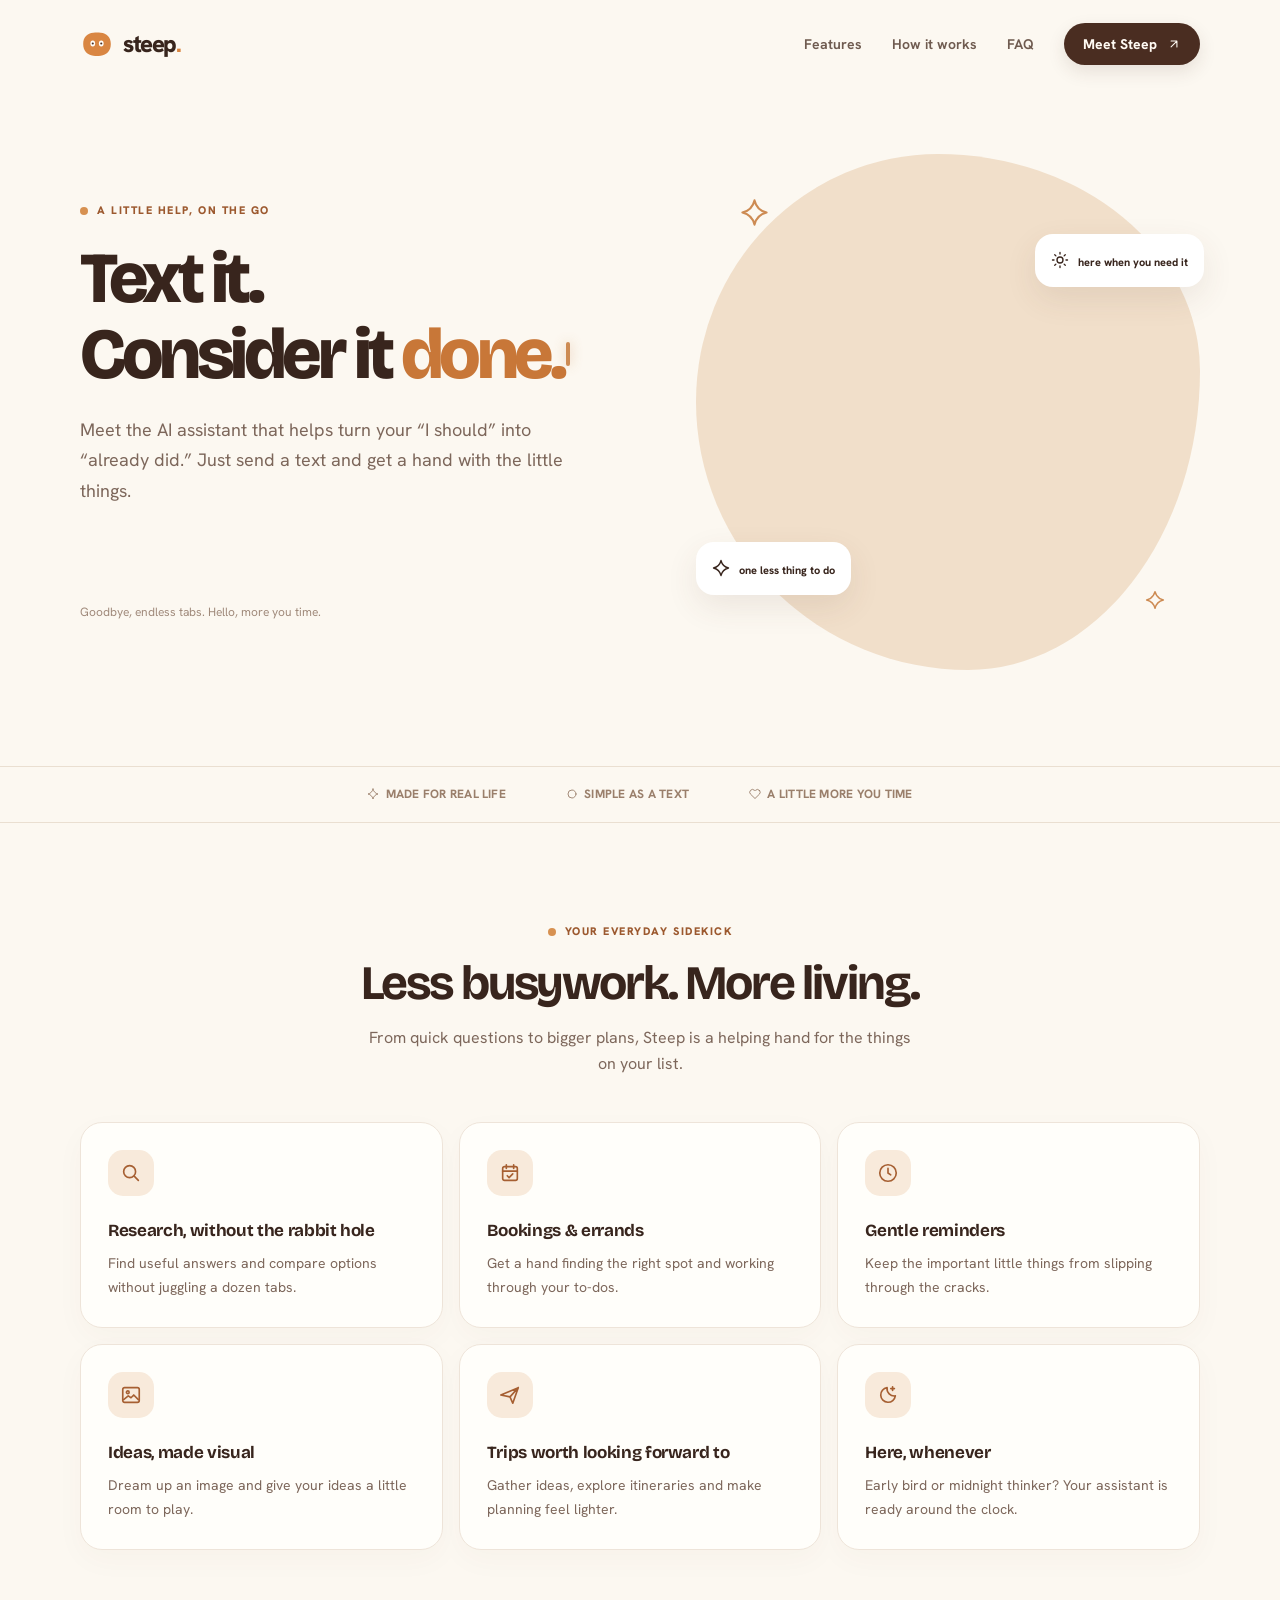
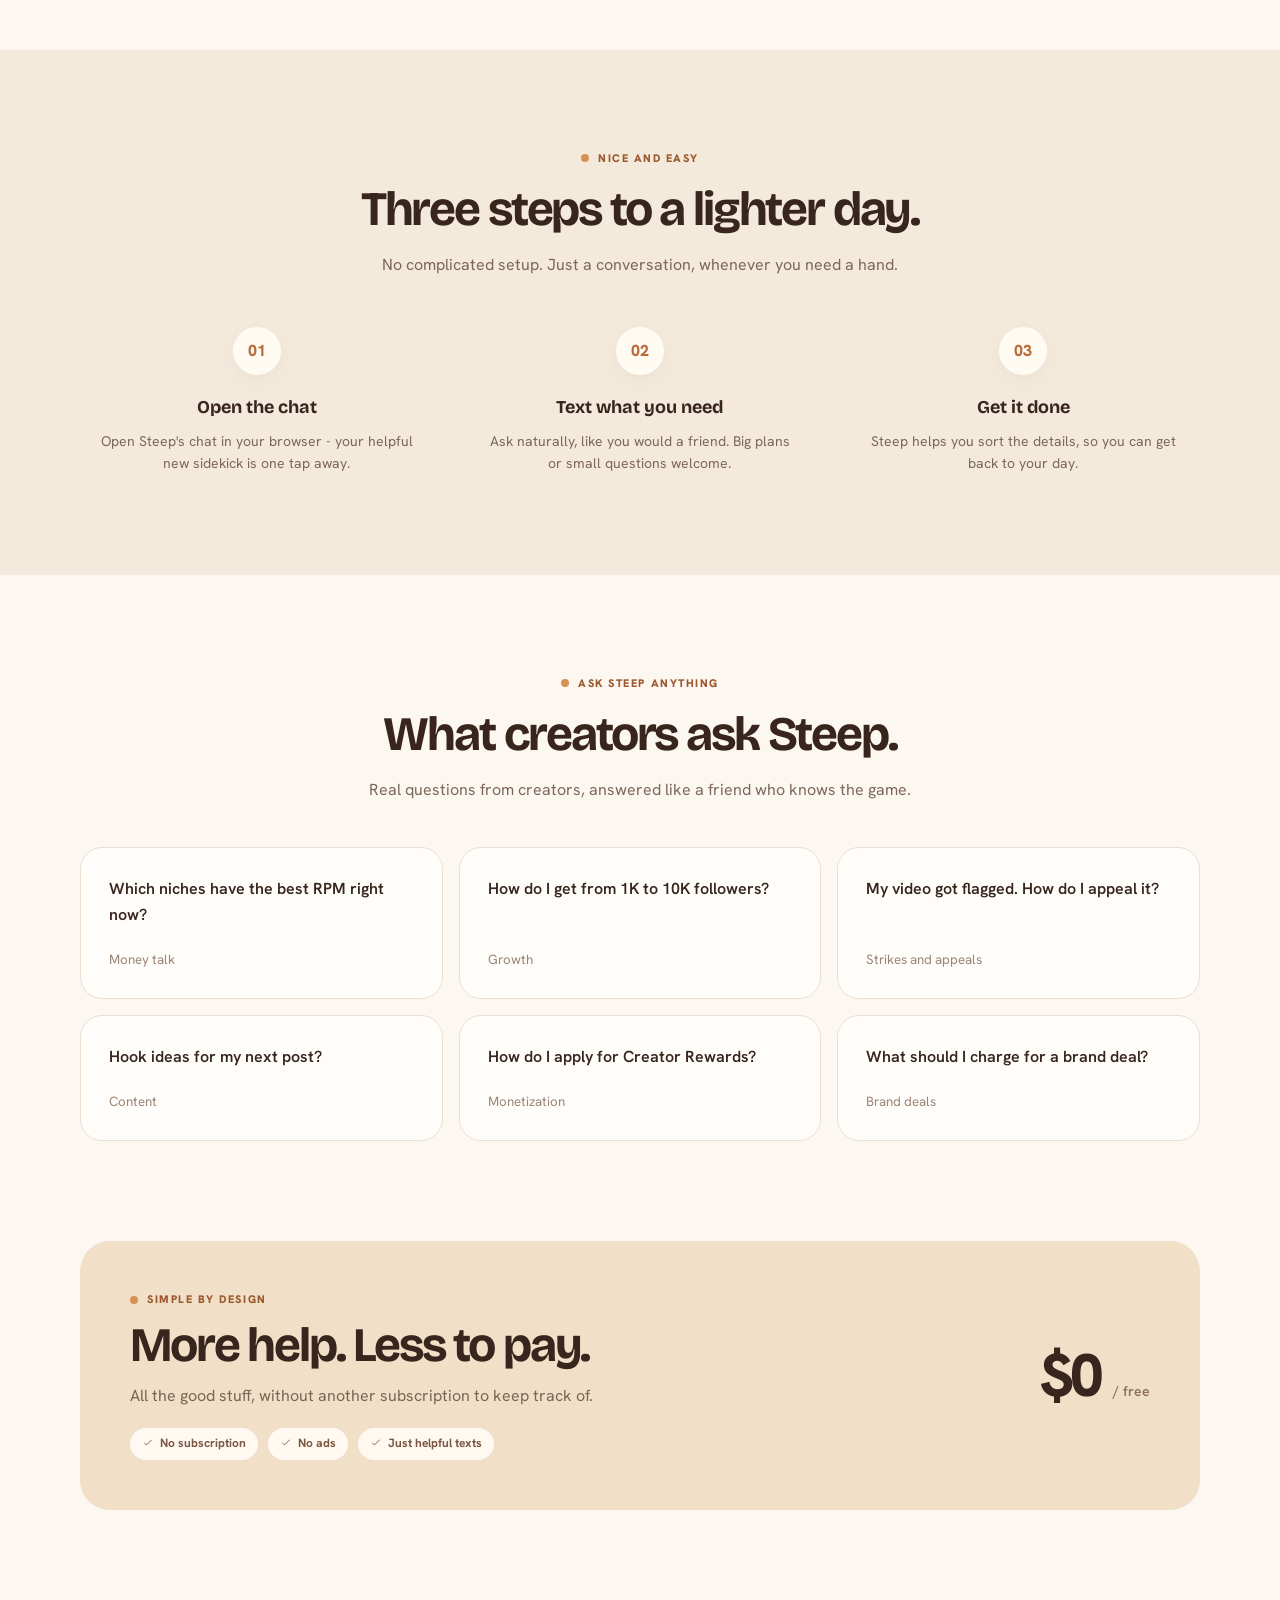
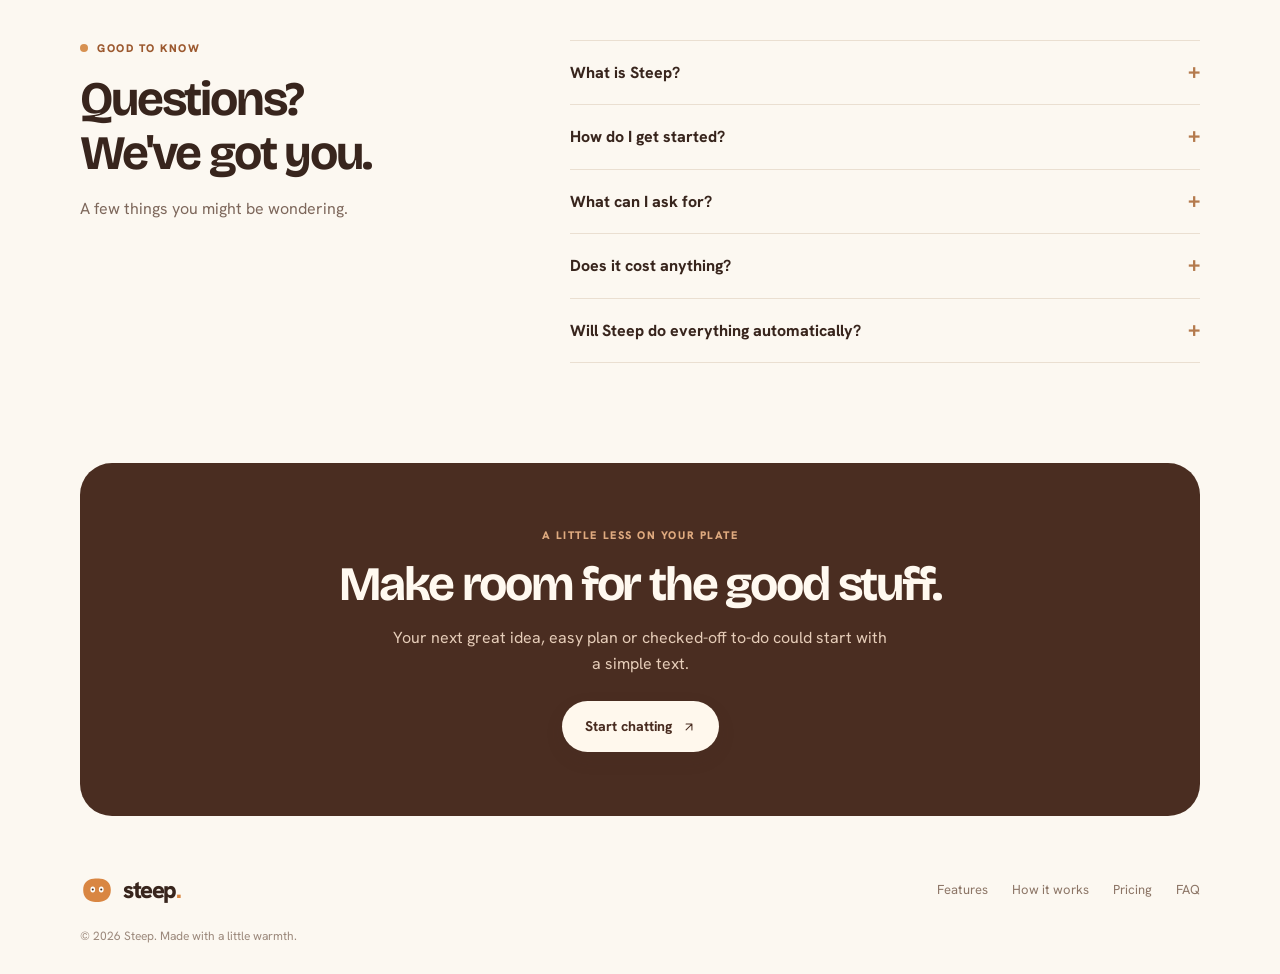
==== index.html @ 0e385f53 "Add Steep bot logo to landing" ====
<!doctype html>
<html lang="en">
<head>
<meta charset="utf-8">
<meta name="viewport" content="width=device-width, initial-scale=1">
<title>Steep — a little help, right in your texts</title>
<link rel="stylesheet" href="https://fonts.googleapis.com/css2?family=Bricolage+Grotesque:opsz,wght@12..96,600;12..96,700;12..96,800&family=Hanken+Grotesk:wght@400;500;600;700;800&display=swap">
<link rel="stylesheet" href="css/landing-core.css">
<link rel="stylesheet" href="css/landing-sections.css">
<link rel="stylesheet" href="css/landing-anim.css"><link rel="stylesheet" href="css/logo.css"><link rel="icon" type="image/svg+xml" href="data:image/svg+xml,%3Csvg xmlns='http://www.w3.org/2000/svg' viewBox='0 0 64 64'%3E%3Cpath fill='%23d98642' d='M6 32C6 19 14 12 25 11c5-1 9-1 14 0 11 1 19 8 19 21S50 53 39 54c-5 1-9 1-14 0C14 53 6 45 6 32Z'/%3E%3Cellipse cx='24' cy='31' rx='4.5' ry='5.5' fill='%23fffefa'/%3E%3Cellipse cx='40' cy='31' rx='4.5' ry='5.5' fill='%23fffefa'/%3E%3Ccircle cx='24' cy='31' r='2' fill='%234a2d21'/%3E%3Ccircle cx='40' cy='31' r='2' fill='%234a2d21'/%3E%3C/svg%3E"><script defer src="js/landing-anim.js"></script></head>
<body>
<header class="wrap"><nav class="nav" aria-label="Main navigation"><a href="#top" class="logo"><span class="mark"><svg viewBox="0 0 64 64" aria-hidden="true"><path fill="#d98642" d="M6 32C6 19 14 12 25 11c5-1 9-1 14 0 11 1 19 8 19 21S50 53 39 54c-5 1-9 1-14 0C14 53 6 45 6 32Z"/><ellipse cx="24" cy="31" rx="4.5" ry="5.5" fill="#fffefa"/><ellipse cx="40" cy="31" rx="4.5" ry="5.5" fill="#fffefa"/><circle cx="24" cy="31" r="2" fill="#4a2d21"/><circle cx="40" cy="31" r="2" fill="#4a2d21"/></svg></span><span>steep<span class="logo-dot">.</span></span></a><div class="navlinks"><a href="#features">Features</a><a href="#how">How it works</a><a href="#faq">FAQ</a><a class="pill" href="/app/">Meet Steep <svg class="ui-icon" viewBox="0 0 24 24" aria-hidden="true"><path d="M7 17 17 7M7 7h10v10"/></svg></a></div></nav></header>
<main id="top">
<section class="hero wrap reveal"><div><div class="eyebrow"><span class="dot"></span> A LITTLE HELP, ON THE GO</div><h1>Text it.<br>Consider it <em>done.</em></h1><p class="lead">Meet the AI assistant that helps turn your “I should” into “already did.” Just send a text and get a hand with the little things.</p><div class="hero-actions"><a class="pill" href="/app/">Start chatting <span><svg class="ui-icon" viewBox="0 0 24 24" aria-hidden="true"><path d="M7 17 17 7M7 7h10v10"/></svg></span></a><a class="textlink" href="#features">Explore features <svg class="ui-icon" viewBox="0 0 24 24" aria-hidden="true"><path d="M12 4v16m-6-6 6 6 6-6"/></svg></a></div><p class="micro">Goodbye, endless tabs. Hello, more you time.</p></div><div class="visual" aria-label="Illustration of a text conversation"><svg class="ui-icon visual-sparkle one" viewBox="0 0 24 24" aria-hidden="true"><path d="M12 2c1.3 5.4 4.6 8.7 10 10-5.4 1.3-8.7 4.6-10 10-1.3-5.4-4.6-8.7-10-10 5.4-1.3 8.7-4.6 10-10Z"/></svg><svg class="ui-icon visual-sparkle two" viewBox="0 0 24 24" aria-hidden="true"><path d="M12 2c1.3 5.4 4.6 8.7 10 10-5.4 1.3-8.7 4.6-10 10-1.3-5.4-4.6-8.7-10-10 5.4-1.3 8.7-4.6 10-10Z"/></svg><div class="float one"><span><svg class="ui-icon" viewBox="0 0 24 24" aria-hidden="true"><path d="M12 2c1.3 5.4 4.6 8.7 10 10-5.4 1.3-8.7 4.6-10 10-1.3-5.4-4.6-8.7-10-10 5.4-1.3 8.7-4.6 10-10Z"/></svg></span> one less thing to do</div><div class="float two"><span><svg class="ui-icon" viewBox="0 0 24 24" aria-hidden="true"><circle cx="12" cy="12" r="4"/><path d="M12 2v2m0 16v2M2 12h2m16 0h2M5 5l1.5 1.5m11 11L19 19M19 5l-1.5 1.5m-11 11L5 19"/></svg></span> here when you need it</div><div class="phone"><div class="phone-top"><div class="notch"></div>9:41</div><div class="contact"><div class="avatar">s</div><div><strong>Steep</strong><small>Your AI assistant</small></div></div><div class="messages"><div class="day">TODAY  12:24 PM</div><div class="bubble user">Find me a cozy dinner spot for Friday? Somewhere with great pasta <svg class="ui-icon" viewBox="0 0 24 24" aria-hidden="true"><path d="M4 3v6a4 4 0 0 0 8 0V3M8 3v18M18 3c-2 2-3 5-3 9h4m0-9v18"/></svg></div><div class="bubble ai">On it! I found a cozy Italian spot with handmade pasta and a lovely little patio.</div><div class="bubble ai">Want me to help you check a table for two?</div><div class="bubble user">You're the best <svg class="ui-icon" viewBox="0 0 24 24" aria-hidden="true"><path d="M10 3c1 4.5 3.5 7 8 8-4.5 1-7 3.5-8 8-1-4.5-3.5-7-8-8 4.5-1 7-3.5 8-8ZM19 2v5m-2.5-2.5h5M19 16v4m-2-2h4"/></svg></div></div><div class="input">Text message　 　 　　<svg class="ui-icon" viewBox="0 0 24 24" aria-hidden="true"><path d="M12 20V4M6 10l6-6 6 6"/></svg></div></div></div></section>
<div class="strip"><div class="wrap strip-inner"><span><svg class="ui-icon" viewBox="0 0 24 24" aria-hidden="true"><path d="M12 2c1.3 5.4 4.6 8.7 10 10-5.4 1.3-8.7 4.6-10 10-1.3-5.4-4.6-8.7-10-10 5.4-1.3 8.7-4.6 10-10Z"/></svg>  MADE FOR REAL LIFE</span><span><svg class="ui-icon" viewBox="0 0 24 24" aria-hidden="true"><circle cx="12" cy="12" r="8"/></svg>  SIMPLE AS A TEXT</span><span><svg class="ui-icon" viewBox="0 0 24 24" aria-hidden="true"><path d="M20.8 4.6a5.5 5.5 0 0 0-7.8 0L12 5.7l-1.1-1.1a5.5 5.5 0 0 0-7.8 7.8L12 21l8.8-8.6a5.5 5.5 0 0 0 0-7.8Z"/></svg>  A LITTLE MORE YOU TIME</span></div></div>
<section class="section wrap" id="features"><div class="center"><div class="eyebrow"><span class="dot"></span> YOUR EVERYDAY SIDEKICK</div><h2>Less busywork. More living.</h2><p class="section-intro">From quick questions to bigger plans, Steep is a helping hand for the things on your list.</p></div><div class="cards"><article class="card"><div class="icon"><svg viewBox="0 0 24 24"><circle cx="10.5" cy="10.5" r="6.5"/><path d="m16 16 4 4"/></svg></div><h3>Research, without the rabbit hole</h3><p>Find useful answers and compare options without juggling a dozen tabs.</p></article><article class="card"><div class="icon"><svg viewBox="0 0 24 24"><rect x="4" y="5" width="16" height="15" rx="2"/><path d="M8 3v4m8-4v4M4 10h16m-11 5 2 2 4-4"/></svg></div><h3>Bookings &amp; errands</h3><p>Get a hand finding the right spot and working through your to-dos.</p></article><article class="card"><div class="icon"><svg viewBox="0 0 24 24"><circle cx="12" cy="12" r="9"/><path d="M12 7v5l3 2"/></svg></div><h3>Gentle reminders</h3><p>Keep the important little things from slipping through the cracks.</p></article><article class="card"><div class="icon"><svg viewBox="0 0 24 24"><rect x="3" y="4" width="18" height="16" rx="2"/><circle cx="8.5" cy="9" r="1.5"/><path d="m4 17 5-4 3 2 3-3 5 5"/></svg></div><h3>Ideas, made visual</h3><p>Dream up an image and give your ideas a little room to play.</p></article><article class="card"><div class="icon"><svg viewBox="0 0 24 24"><path d="m2 12 19-8-6 17-3-7-10-2Zm10 2 9-10"/></svg></div><h3>Trips worth looking forward to</h3><p>Gather ideas, explore itineraries and make planning feel lighter.</p></article><article class="card"><div class="icon"><svg viewBox="0 0 24 24"><path d="M20 13a8 8 0 0 1-9-9 8 8 0 1 0 9 9Z"/><path d="M17 3v4m-2-2h4"/></svg></div><h3>Here, whenever</h3><p>Early bird or midnight thinker? Your assistant is ready around the clock.</p></article></div></section>
<section class="section how" id="how"><div class="wrap"><div class="center"><div class="eyebrow"><span class="dot"></span> NICE AND EASY</div><h2>Three steps to a lighter day.</h2><p class="section-intro">No complicated setup. Just a conversation, whenever you need a hand.</p></div><div class="steps"><article class="step"><div class="step-num">01</div><h3>Open the chat</h3><p>Open Steep's chat in your browser - your helpful new sidekick is one tap away.</p></article><article class="step"><div class="step-num">02</div><h3>Text what you need</h3><p>Ask naturally, like you would a friend. Big plans or small questions welcome.</p></article><article class="step"><div class="step-num">03</div><h3>Get it done</h3><p>Steep helps you sort the details, so you can get back to your day.</p></article></div></div></section>
<section class="section wrap" id="love"><div class="center"><div class="eyebrow"><span class="dot"></span> ASK STEEP ANYTHING</div><h2>What creators ask Steep.</h2><p class="section-intro">Real questions from creators, answered like a friend who knows the game.</p></div><div class="quotes"><article class="quote"><blockquote>Which niches have the best RPM right now?</blockquote><small>Money talk</small></article><article class="quote"><blockquote>How do I get from 1K to 10K followers?</blockquote><small>Growth</small></article><article class="quote"><blockquote>My video got flagged. How do I appeal it?</blockquote><small>Strikes and appeals</small></article><article class="quote"><blockquote>Hook ideas for my next post?</blockquote><small>Content</small></article><article class="quote"><blockquote>How do I apply for Creator Rewards?</blockquote><small>Monetization</small></article><article class="quote"><blockquote>What should I charge for a brand deal?</blockquote><small>Brand deals</small></article></div></section>
<section class="section pricing wrap" id="pricing"><div class="pricebox"><div><div class="eyebrow"><span class="dot"></span> SIMPLE BY DESIGN</div><h2>More help. Less to pay.</h2><p>All the good stuff, without another subscription to keep track of.</p><div class="badges"><span class="badge"><svg class="ui-icon" viewBox="0 0 24 24" aria-hidden="true"><path d="m5 12 4 4L19 6"/></svg> No subscription</span><span class="badge"><svg class="ui-icon" viewBox="0 0 24 24" aria-hidden="true"><path d="m5 12 4 4L19 6"/></svg> No ads</span><span class="badge"><svg class="ui-icon" viewBox="0 0 24 24" aria-hidden="true"><path d="m5 12 4 4L19 6"/></svg> Just helpful texts</span></div></div><div class="price">$0 <small>/ free</small></div></div></section>
<section class="section faq wrap" id="faq"><div class="faq-grid"><div><div class="eyebrow"><span class="dot"></span> GOOD TO KNOW</div><h2>Questions?<br>We've got you.</h2><p class="faq-intro">A few things you might be wondering.</p></div><div><details><summary>What is Steep?</summary><p>Steep is an AI assistant that helps with everyday tasks, research and plans - all in a simple chat.</p></details><details><summary>How do I get started?</summary><p>Open the chat and send your first message. No downloads, no setup, no account needed.</p></details><details><summary>What can I ask for?</summary><p>Try asking for restaurant ideas, trip research, a reminder or a creative image. The examples on this page illustrate the intended experience.</p></details><details><summary>Does it cost anything?</summary><p>Steep is free, with no subscription and no ads.</p></details><details><summary>Will Steep do everything automatically?</summary><p>Steep is designed to help with tasks, but important details and any actions should always be reviewed and confirmed by you.</p></details></div></div></section>
<section class="wrap"><div class="final"><div class="eyebrow">A LITTLE LESS ON YOUR PLATE</div><h2>Make room for the good stuff.</h2><p>Your next great idea, easy plan or checked-off to-do could start with a simple text.</p><a class="pill light" href="/app/">Start chatting <svg class="ui-icon" viewBox="0 0 24 24" aria-hidden="true"><path d="M7 17 17 7M7 7h10v10"/></svg></a></div></section>
</main>
<footer class="footer wrap"><div class="footrow"><a href="#top" class="logo"><span class="mark"><svg viewBox="0 0 64 64" aria-hidden="true"><path fill="#d98642" d="M6 32C6 19 14 12 25 11c5-1 9-1 14 0 11 1 19 8 19 21S50 53 39 54c-5 1-9 1-14 0C14 53 6 45 6 32Z"/><ellipse cx="24" cy="31" rx="4.5" ry="5.5" fill="#fffefa"/><ellipse cx="40" cy="31" rx="4.5" ry="5.5" fill="#fffefa"/><circle cx="24" cy="31" r="2" fill="#4a2d21"/><circle cx="40" cy="31" r="2" fill="#4a2d21"/></svg></span><span>steep<span class="logo-dot">.</span></span></a><div class="footlinks"><a href="#features">Features</a><a href="#how">How it works</a><a href="#pricing">Pricing</a><a href="#faq">FAQ</a></div></div><p class="footnote">© 2026 Steep. Made with a little warmth.</p></footer>
</body>
</html>
---- css/landing-core.css ----
:root{--ink:#38251d;--muted:#7d675b;--cream:#fcf8f1;--paper:#fffefa;--amber:#d98642;--dark:#4a2d21;--line:#eadfd1;--pale:#f4e6d4}
*{box-sizing:border-box}
html{scroll-behavior:smooth}
body{margin:0;background:var(--cream);color:var(--ink);font:16px/1.6 system-ui,-apple-system,BlinkMacSystemFont,"Segoe UI",sans-serif}
a{color:inherit;text-decoration:none}
button{font:inherit}
.wrap{width:min(1120px,calc(100% - 48px));margin:auto}
.nav{height:88px;display:flex;align-items:center;justify-content:space-between;gap:24px}
.logo{display:flex;align-items:center;gap:9px;font-size:24px;font-weight:850;letter-spacing:-1.5px}
.mark{width:34px;height:34px;border-radius:12px;background:var(--dark);display:grid;place-items:center;color:#fff1dd}
.mark svg{width:19px}
.navlinks{display:flex;align-items:center;gap:30px;color:#6f5b50;font-size:14px;font-weight:650}
.pill{display:inline-flex;align-items:center;justify-content:center;gap:10px;background:var(--dark);color:#fffaf3;border-radius:999px;padding:14px 23px;font-weight:750;font-size:14px;transition:transform .2s,background .2s;box-shadow:0 7px 18px #4a2d211d}
.pill:hover{transform:translateY(-2px);background:#704531}
.pill.light{background:#fff8ed;color:var(--dark)}
.nav .pill{padding:10px 19px}
.hero{padding:66px 0 96px;display:grid;grid-template-columns:1.04fr .96fr;gap:70px;align-items:center}
.eyebrow{font-size:11px;letter-spacing:.14em;text-transform:uppercase;font-weight:850;color:#9c592f;display:flex;align-items:center;gap:9px}
.dot{height:8px;width:8px;background:#d79151;border-radius:50%}
h1,h2,h3,p{margin:0}
h1{font-size:clamp(46px,5.6vw,76px);line-height:1.06;letter-spacing:-.062em;margin:20px 0 23px;font-weight:800}
h1 em{font-style:normal;color:#c87738}
.lead{font-size:18px;line-height:1.7;color:var(--muted);max-width:490px}
.hero-actions{display:flex;align-items:center;gap:20px;margin-top:30px}
.textlink{font-size:14px;font-weight:750;color:#795849}
.micro{font-size:12px;color:#a08a7b;margin-top:16px}
.visual{position:relative;min-height:470px;display:grid;place-items:center;background:#f1dfca;border-radius:48% 52% 46% 54% / 48% 42% 58% 52%}
.visual .visual-sparkle{position:absolute;color:#cd8b53;width:29px;height:29px}
.visual-sparkle.one{top:44px;left:44px}
.visual .visual-sparkle.two{right:35px;bottom:60px;width:20px;height:20px}
.phone{width:270px;background:#fffcf7;border:7px solid #4c342a;border-radius:36px;box-shadow:0 28px 55px #6c47332e;overflow:hidden;transform:rotate(3deg);position:relative}
.phone-top{text-align:center;padding:13px 0 7px;font-size:10px;font-weight:800}
.notch{height:5px;width:70px;background:#4c342a;border-radius:5px;margin:0 auto 13px}
.contact{display:flex;gap:9px;align-items:center;border-bottom:1px solid #eee6dc;padding:10px 15px}
.avatar{width:33px;height:33px;border-radius:50%;background:#dba471;display:grid;place-items:center;color:white;font-weight:800}
.contact strong{display:block;font-size:12px;line-height:1.25}
.contact small{color:#9a877a;font-size:10px}
.messages{padding:20px 14px 25px;display:flex;flex-direction:column;gap:10px;min-height:250px}
.day{text-align:center;color:#ad9a8a;font-size:9px;font-weight:700;margin-bottom:4px}
.bubble{font-size:11px;line-height:1.55;padding:10px 12px;border-radius:15px;max-width:90%}
.bubble.user{background:#d28a50;color:white;align-self:flex-end;border-bottom-right-radius:4px}
.bubble.ai{background:#f2eae0;align-self:flex-start;border-bottom-left-radius:4px}
.input{margin:0 13px 15px;border:1px solid #e4dad0;color:#b7a99b;border-radius:24px;padding:8px 12px;font-size:10px}
.float{position:absolute;background:white;border-radius:18px;padding:12px 16px;box-shadow:0 12px 32px #60422e19;font-size:11px;font-weight:750;z-index:2}
.float.one{left:0;bottom:75px}
.float.two{right:-4px;top:80px}
.float span{font-size:18px;margin-right:6px} .ui-icon{width:14px;height:14px;display:inline-block;vertical-align:-.15em;fill:none;stroke:currentColor;stroke-width:1.8;stroke-linecap:round;stroke-linejoin:round} .float .ui-icon{width:18px;height:18px} .bubble .ui-icon,.input .ui-icon{width:13px;height:13px} .strip .ui-icon,.badge .ui-icon{width:12px;height:12px;margin-right:3px}
---- css/landing-sections.css ----
.strip{border-block:1px solid var(--line);padding:18px 0}
.strip-inner{display:flex;justify-content:center;gap:60px;color:#9a7f6b;font-size:12px;font-weight:750;letter-spacing:.02em}
.section{padding:100px 0}
.center{text-align:center}
.center .eyebrow{justify-content:center}
.section h2{font-size:clamp(32px,4vw,48px);line-height:1.13;letter-spacing:-.045em;margin:15px 0}
.section-intro{color:var(--muted);max-width:550px;margin:auto}
.cards{display:grid;grid-template-columns:repeat(3,1fr);gap:16px;margin-top:46px}
.card{background:var(--paper);border:1px solid #eee4d9;border-radius:22px;padding:27px;box-shadow:0 10px 30px #6f4a2e08}
.icon{width:46px;height:46px;background:#f8eadb;color:#a65f32;border-radius:15px;display:grid;place-items:center;margin-bottom:21px}
.icon svg{width:22px;height:22px;fill:none;stroke:currentColor;stroke-width:1.8;stroke-linecap:round;stroke-linejoin:round}
.card h3{font-size:17px;letter-spacing:-.02em;margin-bottom:8px}
.card p{font-size:14px;color:var(--muted);line-height:1.7}
.how{background:#f4eadc}
.steps{display:grid;grid-template-columns:repeat(3,1fr);gap:30px;margin-top:50px}
.step{text-align:center;padding:0 20px}
.step-num{width:48px;height:48px;border-radius:50%;display:grid;place-items:center;background:#fffaf2;color:#b96c39;font-weight:800;margin:0 auto 18px;box-shadow:0 6px 18px #63452d0d}
.step h3{font-size:18px;margin-bottom:8px}
.step p{color:var(--muted);font-size:14px}
.quotes{display:grid;grid-template-columns:repeat(3,1fr);gap:16px;margin-top:45px}
.quote{background:#fffdfa;border:1px solid var(--line);border-radius:22px;padding:28px;display:flex;flex-direction:column;gap:20px}
.stars{color:#c77d41;letter-spacing:3px;font-size:14px}
.quote blockquote{margin:0;font-size:16px;line-height:1.65;font-weight:600;flex:1}
.quote small{color:#9b8576}
.fiction{text-align:center;color:#9b8576;font-size:12px;margin-top:18px}
.pricing{padding-top:0}.pricebox{border-radius:30px;padding:50px;background:#f1dfc8;display:flex;align-items:center;justify-content:space-between;gap:30px}.pricebox h2{margin:10px 0}.pricebox p{color:#7c6454}.price{font-size:60px;letter-spacing:-.06em;line-height:1;font-weight:800}.price small{font-size:14px;letter-spacing:0;color:#8d705d;font-weight:600}.badges{display:flex;gap:10px;flex-wrap:wrap;margin-top:20px}.badge{background:#fff9f1;border-radius:999px;padding:6px 12px;font-size:12px;font-weight:700;color:#7a5741}.faq{padding-top:30px}.faq-grid{display:grid;grid-template-columns:.8fr 1.2fr;gap:70px}.faq-intro{color:var(--muted)}details{border-bottom:1px solid var(--line);padding:19px 0}details:first-child{border-top:1px solid var(--line)}summary{cursor:pointer;list-style:none;font-weight:750;display:flex;justify-content:space-between;gap:20px}summary::-webkit-details-marker{display:none}summary:after{content:'+';font-size:22px;line-height:1;color:#b47a4d}details[open] summary:after{content:'−'}details p{font-size:14px;color:var(--muted);padding:12px 25px 2px 0}.final{background:var(--dark);color:#fff9f0;text-align:center;border-radius:32px;padding:64px 24px}.final h2{margin:12px 0 14px;font-size:clamp(32px,4vw,48px);line-height:1.13;letter-spacing:-.045em}.final p{color:#e6cdb9;margin:0 auto 25px;max-width:500px}.final .eyebrow{color:#dfaa7f;justify-content:center}.footer{padding:55px 0 28px}.footrow{display:flex;justify-content:space-between;align-items:center;gap:20px}.footnote{color:#9b887b;font-size:12px;margin-top:18px}.footlinks{display:flex;gap:24px;font-size:13px;color:#8c7566}.reveal{animation:rise .7s ease both}@keyframes rise{from{opacity:0;transform:translateY(12px)}to{opacity:1;transform:translateY(0)}}@supports (animation-timeline:view()){.card,.step,.quote,.pricebox,.faq-grid,.final{animation:rise linear both;animation-timeline:view();animation-range:entry 0% entry 25%}}@media(prefers-reduced-motion:reduce){html{scroll-behavior:auto}.reveal,.card,.step,.quote,.pricebox,.faq-grid,.final{animation:none}.pill{transition:none}}@media(max-width:760px){.wrap{width:min(100% - 36px,560px)}.nav{height:72px}.navlinks a:not(.pill){display:none}.hero{grid-template-columns:1fr;gap:38px;padding:45px 0 65px}.visual{min-height:420px}.float.one{left:2px}.float.two{right:0}.strip-inner{gap:14px;justify-content:space-between;font-size:10px}.section{padding:70px 0}.cards{grid-template-columns:1fr;gap:12px}.steps,.quotes{grid-template-columns:1fr;gap:18px}.step{padding:8px 18px}.pricing{padding-top:0}.pricebox{padding:32px;display:block}.price{margin-top:26px}.faq{padding-top:10px}.faq-grid{grid-template-columns:1fr;gap:30px}.final{padding:50px 22px}.footrow{align-items:flex-start;flex-direction:column}.footlinks{flex-wrap:wrap}.hero-actions{gap:16px}}@media print{.reveal,.card,.step,.quote,.pricebox,.faq-grid,.final{animation:none}.section{padding:40px 0}.hero{padding:30px 0}.card,.quote,.pricebox,details,.phone,.final{break-inside:avoid}}body{font-family:'Hanken Grotesk',sans-serif}h1,h2,h3{font-family:'Bricolage Grotesque',sans-serif}
---- css/landing-anim.css ----
.landing-cursor{position:fixed;z-index:20;width:4px;height:24px;border-radius:8px;background:#cd8b53;box-shadow:0 0 12px #cd8b5370;pointer-events:none;transition:left .22s ease,top .22s ease,opacity .25s ease}
.landing-build .landing-word{visibility:hidden}
.landing-build .landing-word.is-visible{visibility:visible}
.landing-build .hero-actions a{opacity:0;transform:translateY(5px);transition:opacity .35s ease,transform .35s ease}
.landing-build .hero-actions a.is-visible{opacity:1;transform:none}
.landing-build .phone{opacity:0;transform:rotate(3deg) translateY(9px);transition:opacity .4s ease,transform .4s ease}
.landing-build .phone.is-visible{opacity:1;transform:rotate(3deg)}
.landing-build .bubble{opacity:0;transform:translateY(5px);transition:opacity .3s ease,transform .3s ease}
.landing-build .bubble.is-visible{opacity:1;transform:none}
@media(prefers-reduced-motion:reduce){.landing-cursor{display:none}}
---- css/logo.css ----
.logo .mark{background:transparent;color:var(--amber)}
.logo .mark svg{width:34px;height:34px}
.logo-dot{color:var(--amber)}
.brand,.top-brand{display:inline-flex;align-items:center;gap:8px}
.brand .bot-mark,.top-brand .bot-mark{width:30px;height:30px;flex:none}
.empty-mark,.empty-mark svg{width:72px;height:72px}
.bot-eye{transform-box:fill-box;transform-origin:center;animation:bot-blink 10s infinite}
.bot-pupil{transition:transform .18s ease}
@keyframes bot-blink{0%,98.4%,100%{transform:scaleY(1)}99.2%{transform:scaleY(.06)}}
@media(prefers-reduced-motion:reduce){.bot-eye{animation:none}.bot-pupil{transition:none}}
.brand .bot-word,.top-brand .bot-word{color:var(--ink)}
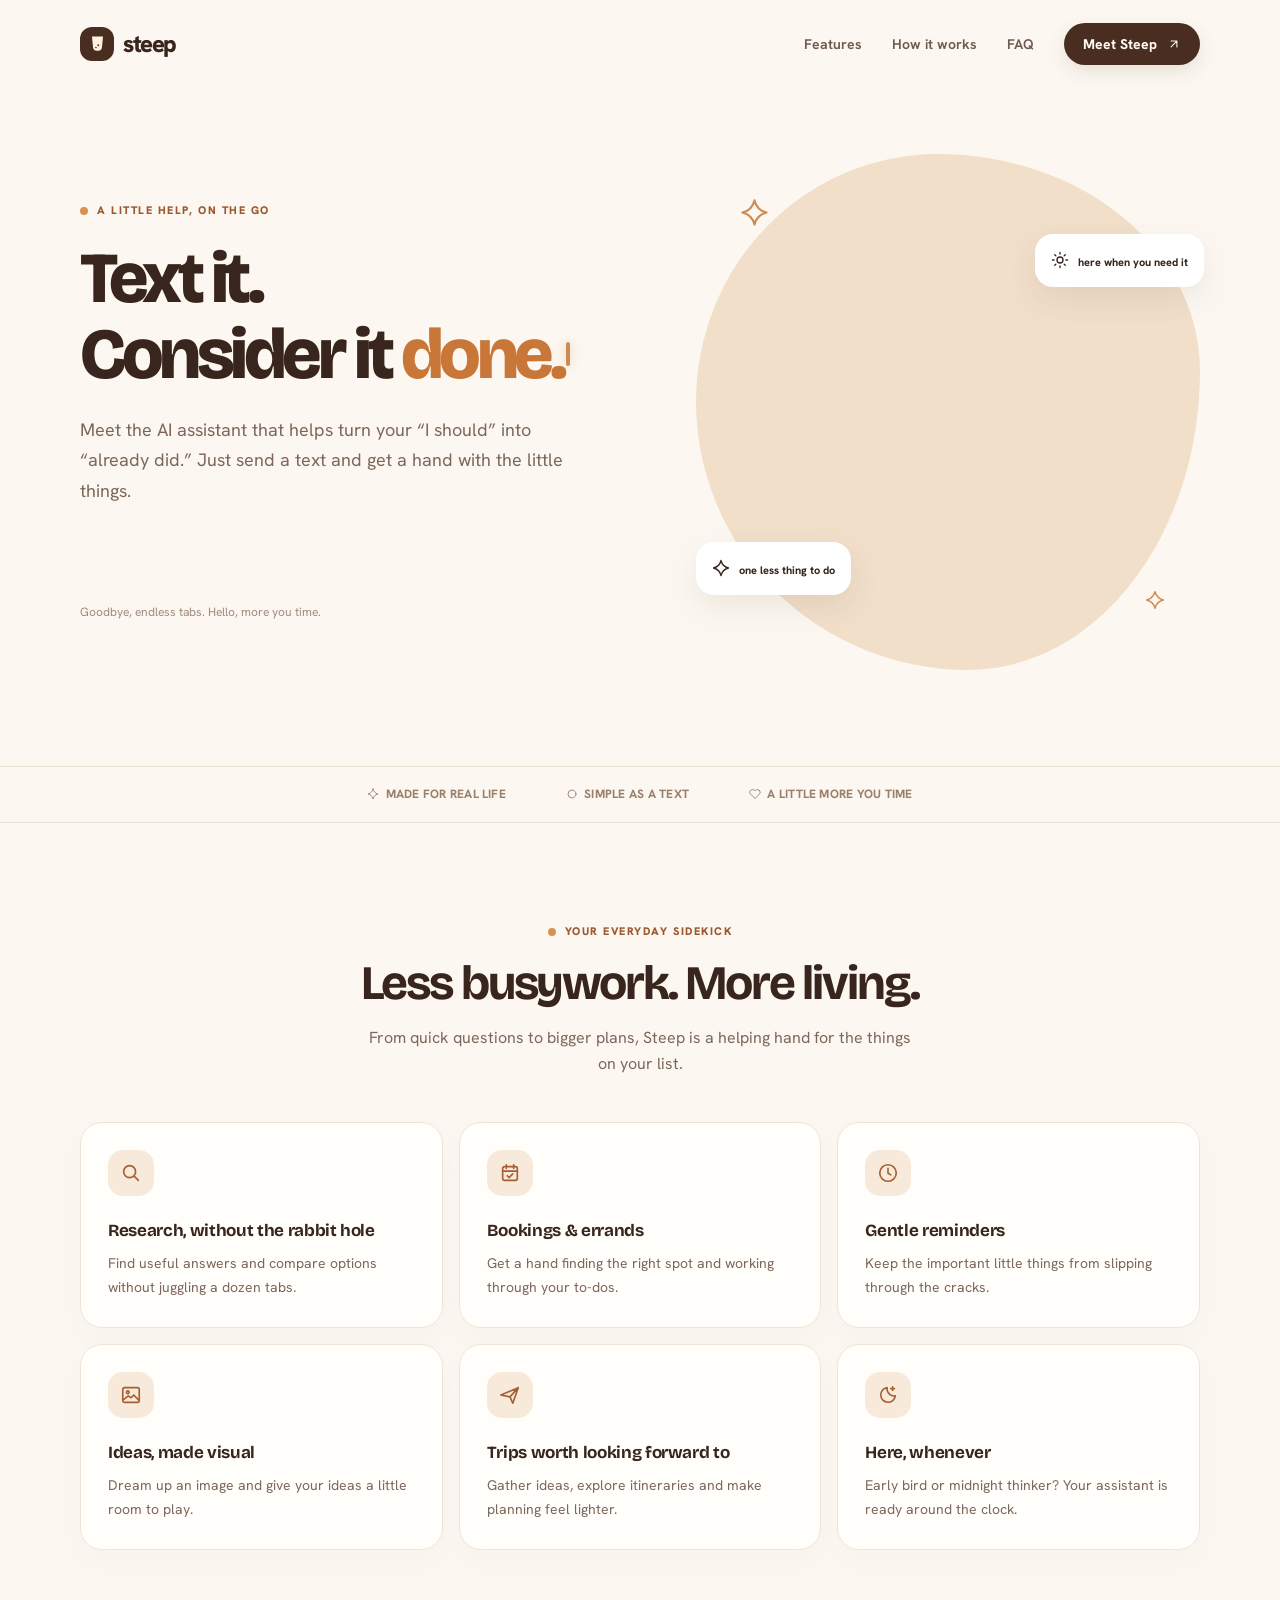
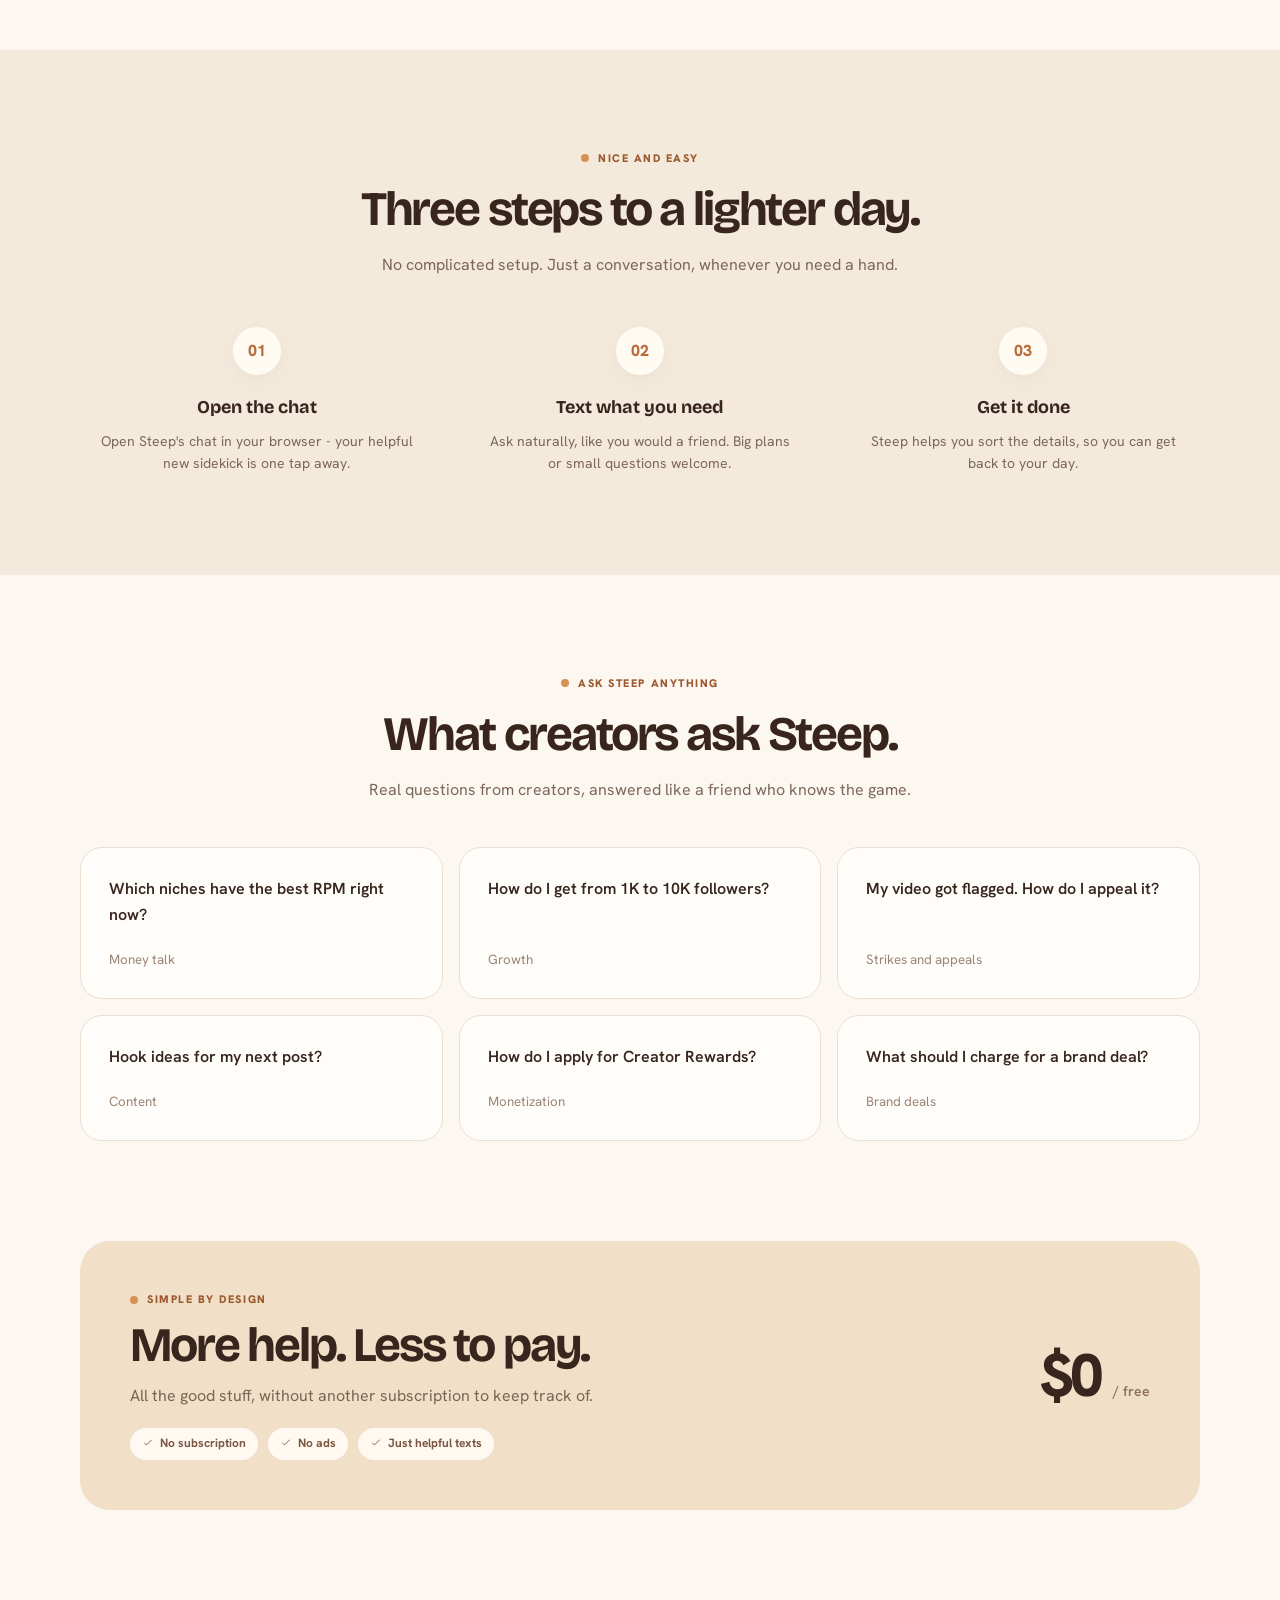
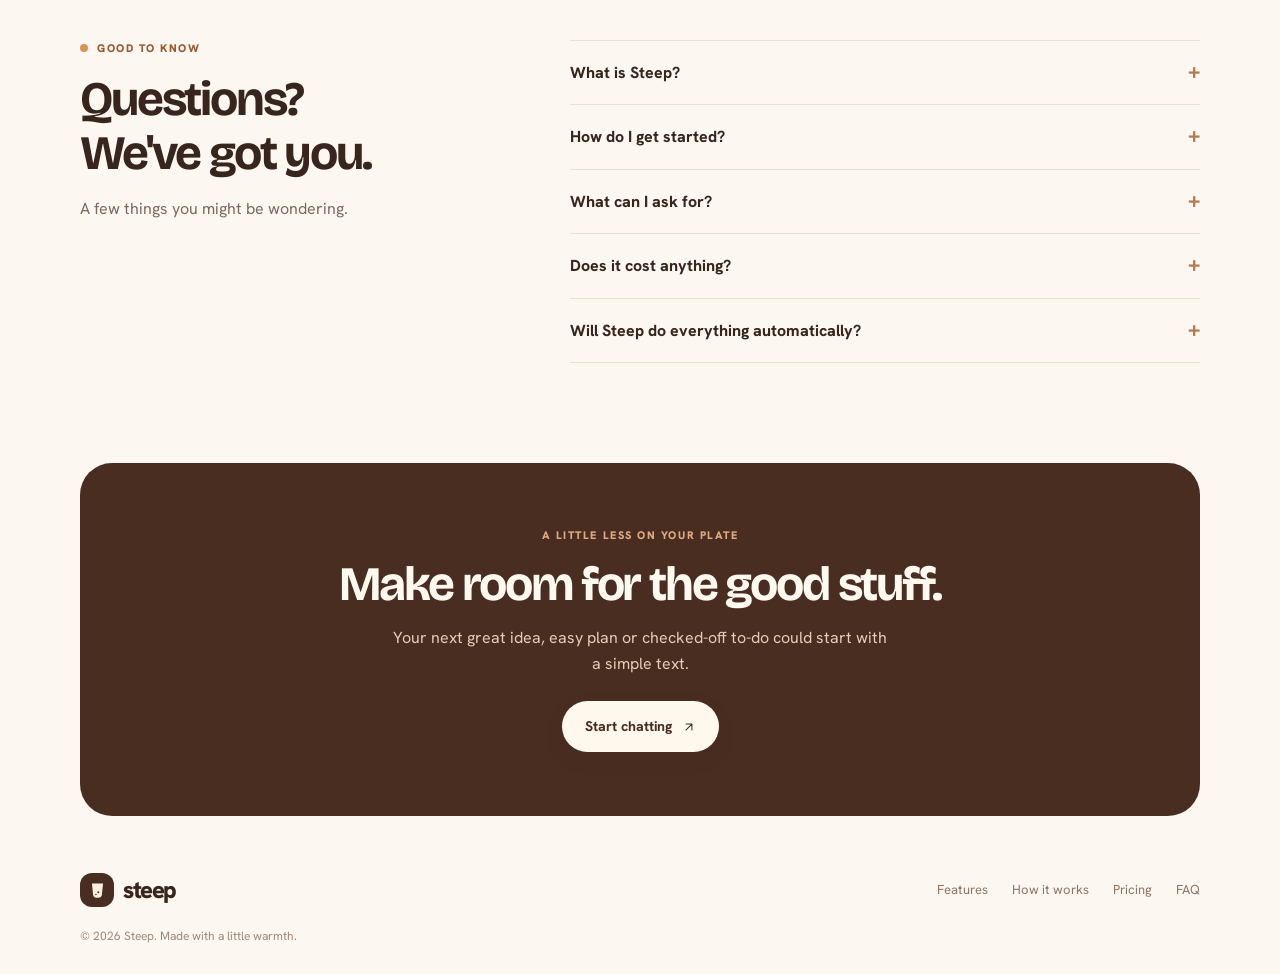
==== commit 2a35d438: "Restore original landing branding" ====
--- a/index.html
+++ b/index.html
@@ -7,9 +7,9 @@
 <link rel="stylesheet" href="https://fonts.googleapis.com/css2?family=Bricolage+Grotesque:opsz,wght@12..96,600;12..96,700;12..96,800&family=Hanken+Grotesk:wght@400;500;600;700;800&display=swap">
 <link rel="stylesheet" href="css/landing-core.css">
 <link rel="stylesheet" href="css/landing-sections.css">
-<link rel="stylesheet" href="css/landing-anim.css"><link rel="stylesheet" href="css/logo.css"><link rel="icon" type="image/svg+xml" href="data:image/svg+xml,%3Csvg xmlns='http://www.w3.org/2000/svg' viewBox='0 0 64 64'%3E%3Cpath fill='%23d98642' d='M6 32C6 19 14 12 25 11c5-1 9-1 14 0 11 1 19 8 19 21S50 53 39 54c-5 1-9 1-14 0C14 53 6 45 6 32Z'/%3E%3Cellipse cx='24' cy='31' rx='4.5' ry='5.5' fill='%23fffefa'/%3E%3Cellipse cx='40' cy='31' rx='4.5' ry='5.5' fill='%23fffefa'/%3E%3Ccircle cx='24' cy='31' r='2' fill='%234a2d21'/%3E%3Ccircle cx='40' cy='31' r='2' fill='%234a2d21'/%3E%3C/svg%3E"><script defer src="js/landing-anim.js"></script></head>
+<link rel="stylesheet" href="css/landing-anim.css"><script defer src="js/landing-anim.js"></script></head>
 <body>
-<header class="wrap"><nav class="nav" aria-label="Main navigation"><a href="#top" class="logo"><span class="mark"><svg viewBox="0 0 64 64" aria-hidden="true"><path fill="#d98642" d="M6 32C6 19 14 12 25 11c5-1 9-1 14 0 11 1 19 8 19 21S50 53 39 54c-5 1-9 1-14 0C14 53 6 45 6 32Z"/><ellipse cx="24" cy="31" rx="4.5" ry="5.5" fill="#fffefa"/><ellipse cx="40" cy="31" rx="4.5" ry="5.5" fill="#fffefa"/><circle cx="24" cy="31" r="2" fill="#4a2d21"/><circle cx="40" cy="31" r="2" fill="#4a2d21"/></svg></span><span>steep<span class="logo-dot">.</span></span></a><div class="navlinks"><a href="#features">Features</a><a href="#how">How it works</a><a href="#faq">FAQ</a><a class="pill" href="/app/">Meet Steep <svg class="ui-icon" viewBox="0 0 24 24" aria-hidden="true"><path d="M7 17 17 7M7 7h10v10"/></svg></a></div></nav></header>
+<header class="wrap"><nav class="nav" aria-label="Main navigation"><a href="#top" class="logo"><span class="mark"><svg viewBox="0 0 24 24" aria-hidden="true"><path fill="currentColor" d="M5 3h14l-1.5 15a4 4 0 0 1-4 3h-3a4 4 0 0 1-4-3L5 3Zm3 8 1 6a1 1 0 1 0 2 0 1 1 0 1 0-2 0Zm5 2a1.2 1.2 0 1 0 0 2.4 1.2 1.2 0 0 0 0-2.4Z"/></svg></span>steep</a><div class="navlinks"><a href="#features">Features</a><a href="#how">How it works</a><a href="#faq">FAQ</a><a class="pill" href="/app/">Meet Steep <svg class="ui-icon" viewBox="0 0 24 24" aria-hidden="true"><path d="M7 17 17 7M7 7h10v10"/></svg></a></div></nav></header>
 <main id="top">
 <section class="hero wrap reveal"><div><div class="eyebrow"><span class="dot"></span> A LITTLE HELP, ON THE GO</div><h1>Text it.<br>Consider it <em>done.</em></h1><p class="lead">Meet the AI assistant that helps turn your “I should” into “already did.” Just send a text and get a hand with the little things.</p><div class="hero-actions"><a class="pill" href="/app/">Start chatting <span><svg class="ui-icon" viewBox="0 0 24 24" aria-hidden="true"><path d="M7 17 17 7M7 7h10v10"/></svg></span></a><a class="textlink" href="#features">Explore features <svg class="ui-icon" viewBox="0 0 24 24" aria-hidden="true"><path d="M12 4v16m-6-6 6 6 6-6"/></svg></a></div><p class="micro">Goodbye, endless tabs. Hello, more you time.</p></div><div class="visual" aria-label="Illustration of a text conversation"><svg class="ui-icon visual-sparkle one" viewBox="0 0 24 24" aria-hidden="true"><path d="M12 2c1.3 5.4 4.6 8.7 10 10-5.4 1.3-8.7 4.6-10 10-1.3-5.4-4.6-8.7-10-10 5.4-1.3 8.7-4.6 10-10Z"/></svg><svg class="ui-icon visual-sparkle two" viewBox="0 0 24 24" aria-hidden="true"><path d="M12 2c1.3 5.4 4.6 8.7 10 10-5.4 1.3-8.7 4.6-10 10-1.3-5.4-4.6-8.7-10-10 5.4-1.3 8.7-4.6 10-10Z"/></svg><div class="float one"><span><svg class="ui-icon" viewBox="0 0 24 24" aria-hidden="true"><path d="M12 2c1.3 5.4 4.6 8.7 10 10-5.4 1.3-8.7 4.6-10 10-1.3-5.4-4.6-8.7-10-10 5.4-1.3 8.7-4.6 10-10Z"/></svg></span> one less thing to do</div><div class="float two"><span><svg class="ui-icon" viewBox="0 0 24 24" aria-hidden="true"><circle cx="12" cy="12" r="4"/><path d="M12 2v2m0 16v2M2 12h2m16 0h2M5 5l1.5 1.5m11 11L19 19M19 5l-1.5 1.5m-11 11L5 19"/></svg></span> here when you need it</div><div class="phone"><div class="phone-top"><div class="notch"></div>9:41</div><div class="contact"><div class="avatar">s</div><div><strong>Steep</strong><small>Your AI assistant</small></div></div><div class="messages"><div class="day">TODAY  12:24 PM</div><div class="bubble user">Find me a cozy dinner spot for Friday? Somewhere with great pasta <svg class="ui-icon" viewBox="0 0 24 24" aria-hidden="true"><path d="M4 3v6a4 4 0 0 0 8 0V3M8 3v18M18 3c-2 2-3 5-3 9h4m0-9v18"/></svg></div><div class="bubble ai">On it! I found a cozy Italian spot with handmade pasta and a lovely little patio.</div><div class="bubble ai">Want me to help you check a table for two?</div><div class="bubble user">You're the best <svg class="ui-icon" viewBox="0 0 24 24" aria-hidden="true"><path d="M10 3c1 4.5 3.5 7 8 8-4.5 1-7 3.5-8 8-1-4.5-3.5-7-8-8 4.5-1 7-3.5 8-8ZM19 2v5m-2.5-2.5h5M19 16v4m-2-2h4"/></svg></div></div><div class="input">Text message　 　 　　<svg class="ui-icon" viewBox="0 0 24 24" aria-hidden="true"><path d="M12 20V4M6 10l6-6 6 6"/></svg></div></div></div></section>
 <div class="strip"><div class="wrap strip-inner"><span><svg class="ui-icon" viewBox="0 0 24 24" aria-hidden="true"><path d="M12 2c1.3 5.4 4.6 8.7 10 10-5.4 1.3-8.7 4.6-10 10-1.3-5.4-4.6-8.7-10-10 5.4-1.3 8.7-4.6 10-10Z"/></svg>  MADE FOR REAL LIFE</span><span><svg class="ui-icon" viewBox="0 0 24 24" aria-hidden="true"><circle cx="12" cy="12" r="8"/></svg>  SIMPLE AS A TEXT</span><span><svg class="ui-icon" viewBox="0 0 24 24" aria-hidden="true"><path d="M20.8 4.6a5.5 5.5 0 0 0-7.8 0L12 5.7l-1.1-1.1a5.5 5.5 0 0 0-7.8 7.8L12 21l8.8-8.6a5.5 5.5 0 0 0 0-7.8Z"/></svg>  A LITTLE MORE YOU TIME</span></div></div>
@@ -20,6 +20,6 @@
 <section class="section faq wrap" id="faq"><div class="faq-grid"><div><div class="eyebrow"><span class="dot"></span> GOOD TO KNOW</div><h2>Questions?<br>We've got you.</h2><p class="faq-intro">A few things you might be wondering.</p></div><div><details><summary>What is Steep?</summary><p>Steep is an AI assistant that helps with everyday tasks, research and plans - all in a simple chat.</p></details><details><summary>How do I get started?</summary><p>Open the chat and send your first message. No downloads, no setup, no account needed.</p></details><details><summary>What can I ask for?</summary><p>Try asking for restaurant ideas, trip research, a reminder or a creative image. The examples on this page illustrate the intended experience.</p></details><details><summary>Does it cost anything?</summary><p>Steep is free, with no subscription and no ads.</p></details><details><summary>Will Steep do everything automatically?</summary><p>Steep is designed to help with tasks, but important details and any actions should always be reviewed and confirmed by you.</p></details></div></div></section>
 <section class="wrap"><div class="final"><div class="eyebrow">A LITTLE LESS ON YOUR PLATE</div><h2>Make room for the good stuff.</h2><p>Your next great idea, easy plan or checked-off to-do could start with a simple text.</p><a class="pill light" href="/app/">Start chatting <svg class="ui-icon" viewBox="0 0 24 24" aria-hidden="true"><path d="M7 17 17 7M7 7h10v10"/></svg></a></div></section>
 </main>
-<footer class="footer wrap"><div class="footrow"><a href="#top" class="logo"><span class="mark"><svg viewBox="0 0 64 64" aria-hidden="true"><path fill="#d98642" d="M6 32C6 19 14 12 25 11c5-1 9-1 14 0 11 1 19 8 19 21S50 53 39 54c-5 1-9 1-14 0C14 53 6 45 6 32Z"/><ellipse cx="24" cy="31" rx="4.5" ry="5.5" fill="#fffefa"/><ellipse cx="40" cy="31" rx="4.5" ry="5.5" fill="#fffefa"/><circle cx="24" cy="31" r="2" fill="#4a2d21"/><circle cx="40" cy="31" r="2" fill="#4a2d21"/></svg></span><span>steep<span class="logo-dot">.</span></span></a><div class="footlinks"><a href="#features">Features</a><a href="#how">How it works</a><a href="#pricing">Pricing</a><a href="#faq">FAQ</a></div></div><p class="footnote">© 2026 Steep. Made with a little warmth.</p></footer>
+<footer class="footer wrap"><div class="footrow"><a href="#top" class="logo"><span class="mark"><svg viewBox="0 0 24 24" aria-hidden="true"><path fill="currentColor" d="M5 3h14l-1.5 15a4 4 0 0 1-4 3h-3a4 4 0 0 1-4-3L5 3Zm3 8 1 6a1 1 0 1 0 2 0 1 1 0 1 0-2 0Zm5 2a1.2 1.2 0 1 0 0 2.4 1.2 1.2 0 0 0 0-2.4Z"/></svg></span>steep</a><div class="footlinks"><a href="#features">Features</a><a href="#how">How it works</a><a href="#pricing">Pricing</a><a href="#faq">FAQ</a></div></div><p class="footnote">© 2026 Steep. Made with a little warmth.</p></footer>
 </body>
 </html>
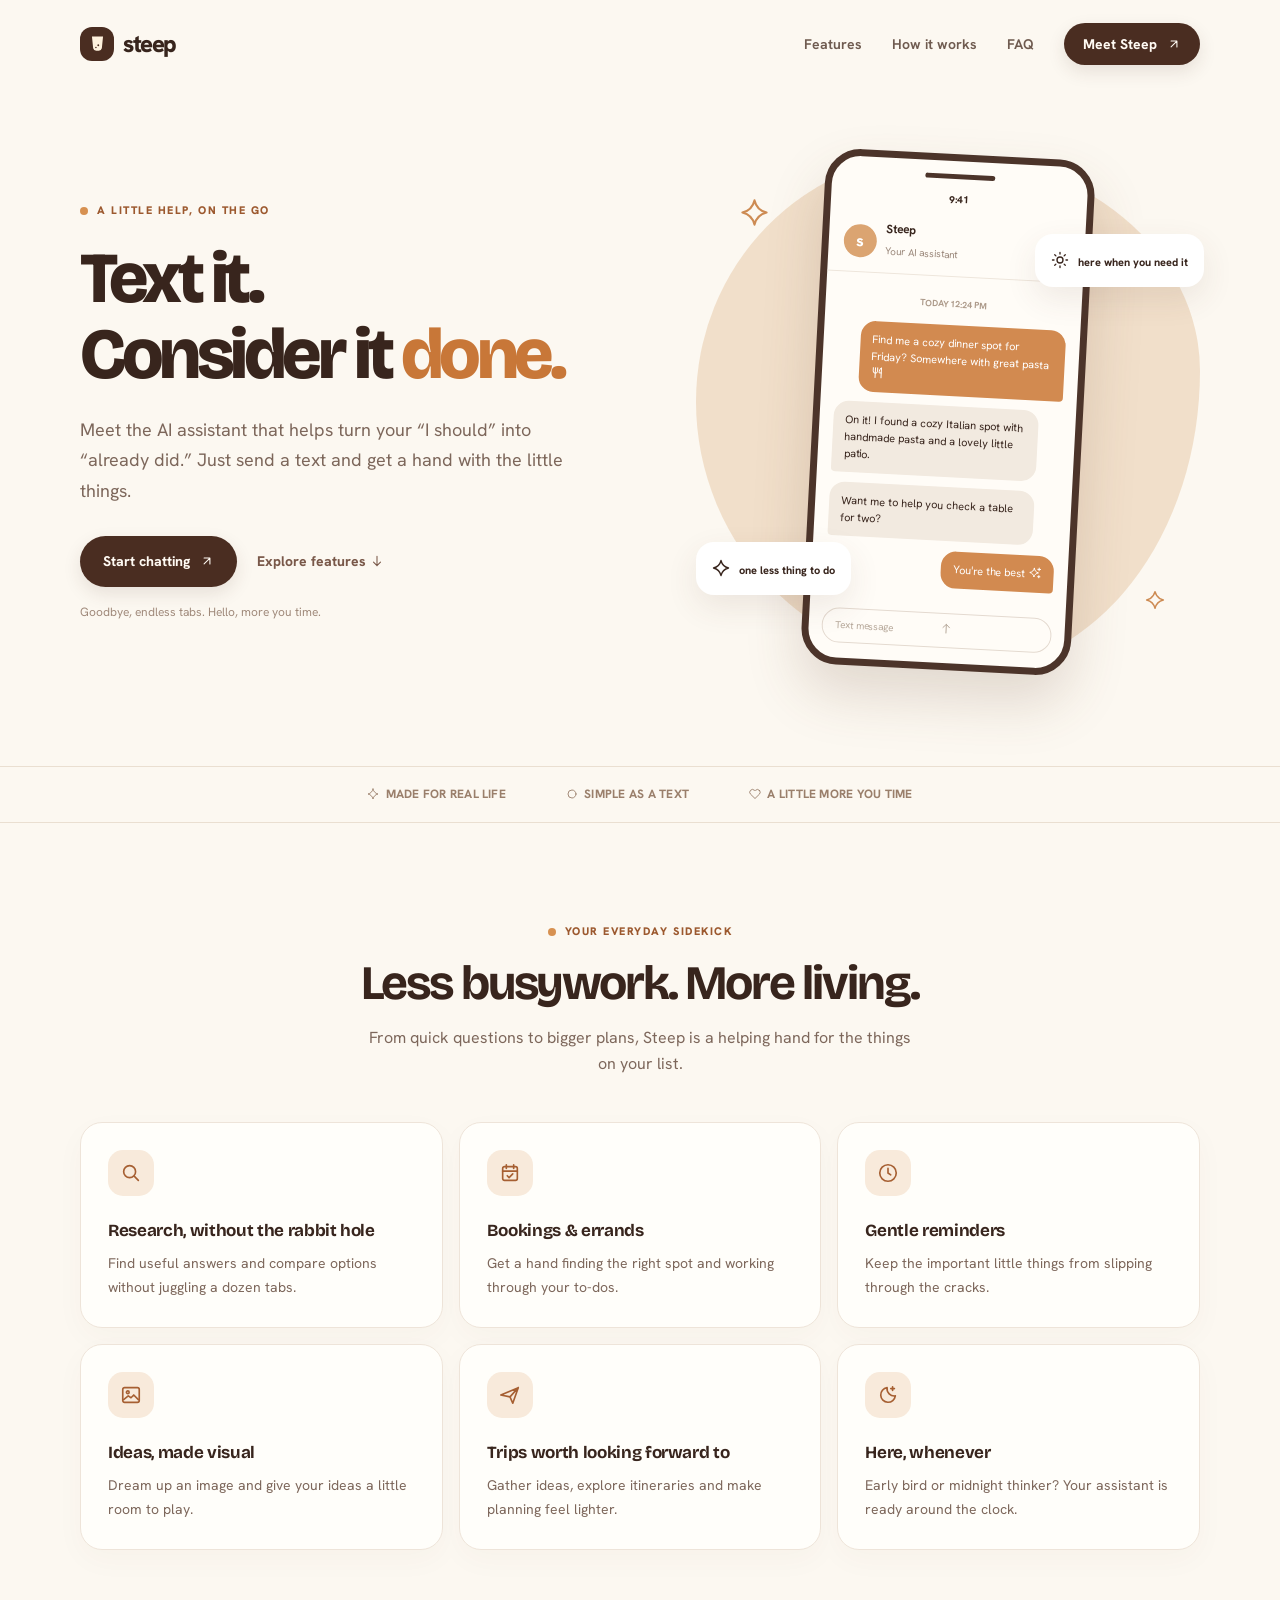
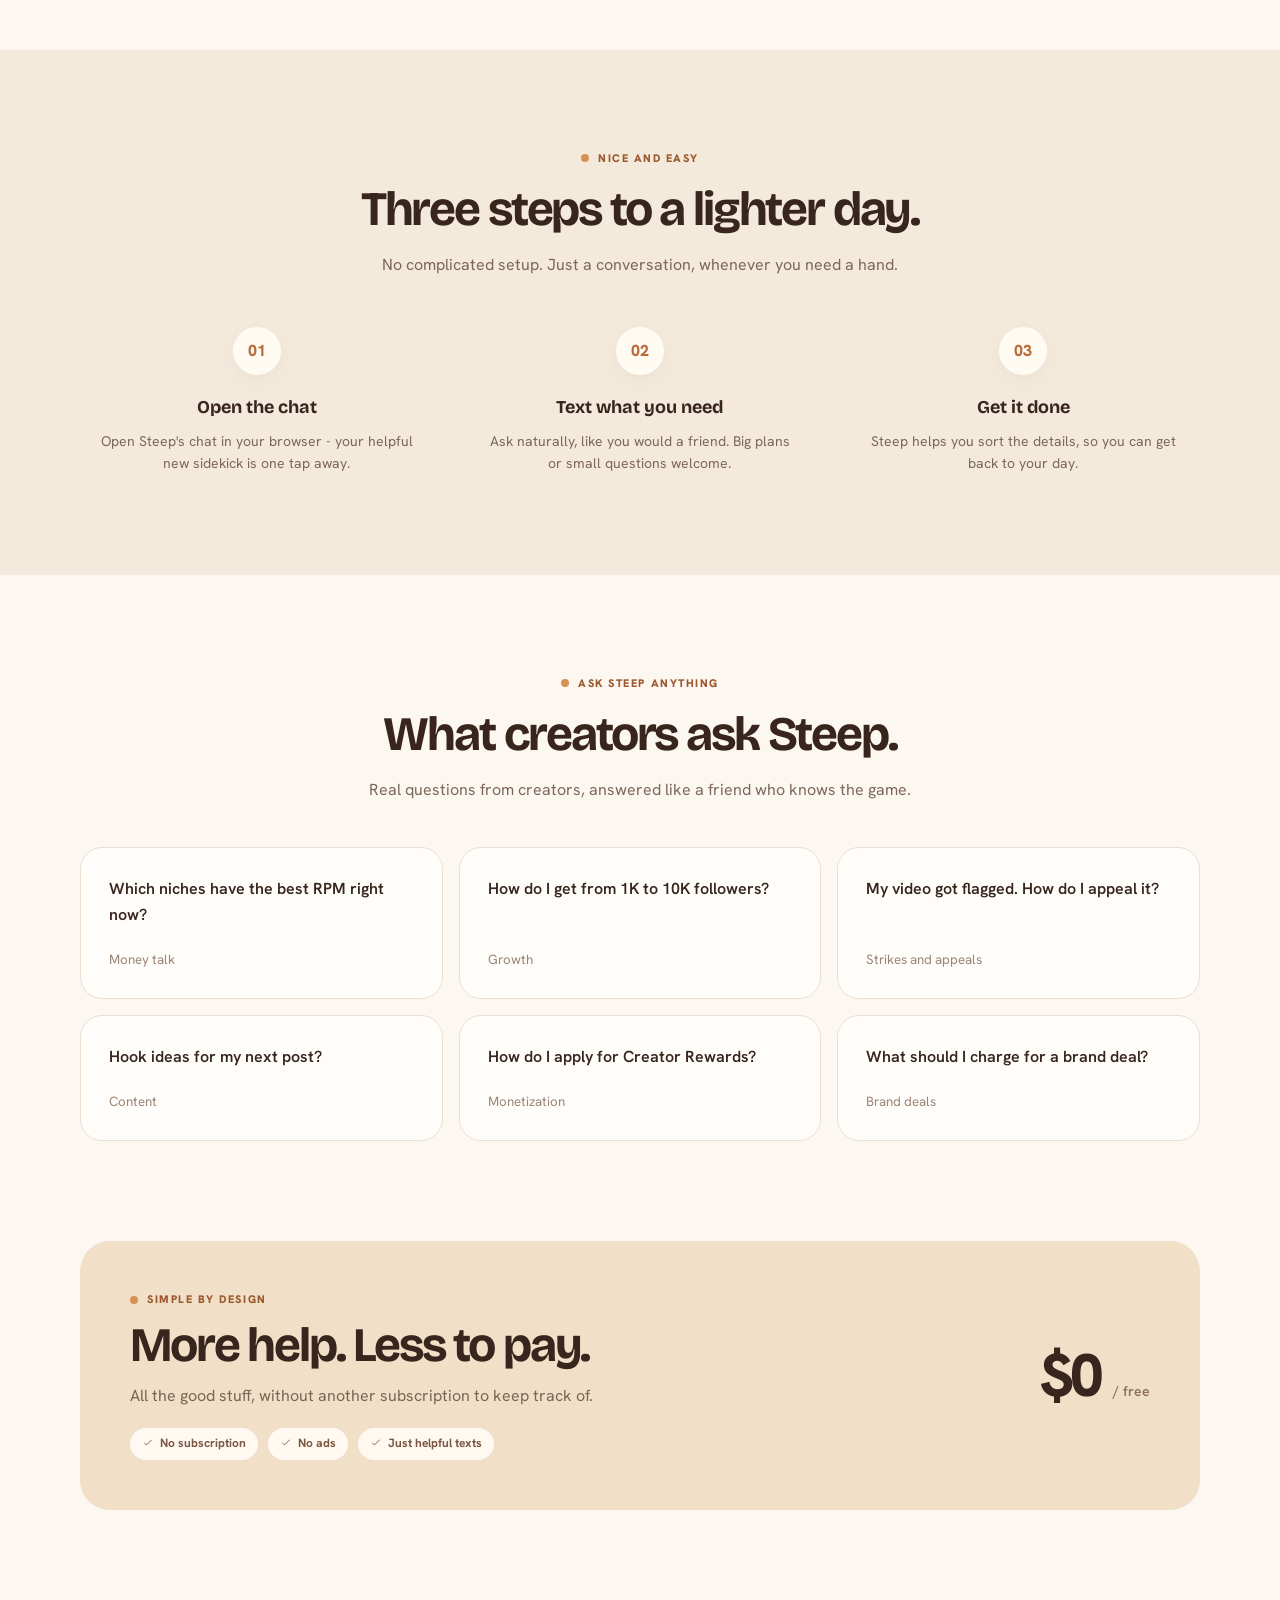
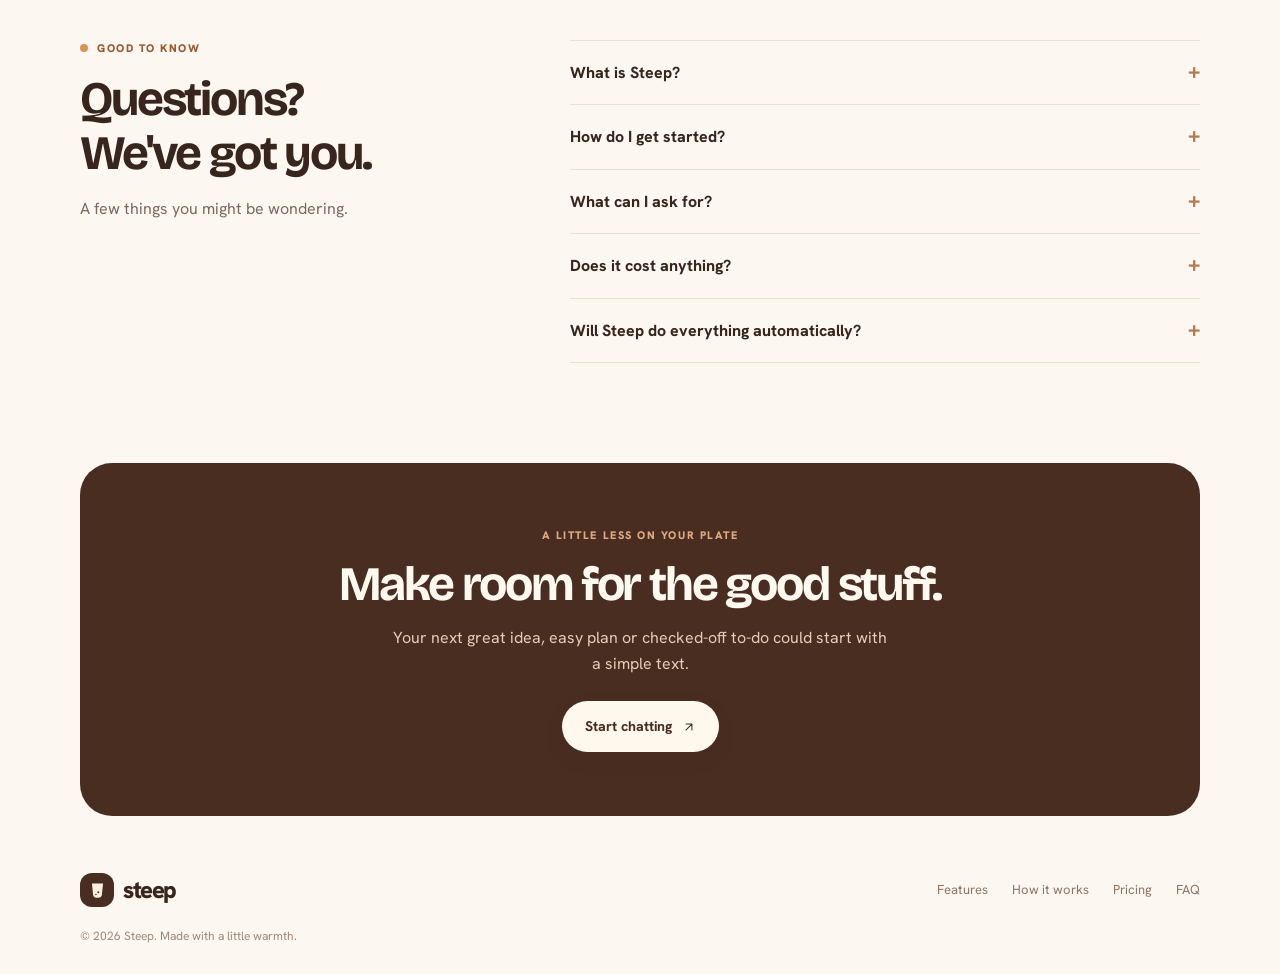
==== commit 31eead13: "Remove rejected landing animation links" ====
--- a/index.html
+++ b/index.html
@@ -7,7 +7,7 @@
 <link rel="stylesheet" href="https://fonts.googleapis.com/css2?family=Bricolage+Grotesque:opsz,wght@12..96,600;12..96,700;12..96,800&family=Hanken+Grotesk:wght@400;500;600;700;800&display=swap">
 <link rel="stylesheet" href="css/landing-core.css">
 <link rel="stylesheet" href="css/landing-sections.css">
-<link rel="stylesheet" href="css/landing-anim.css"><script defer src="js/landing-anim.js"></script></head>
+</head>
 <body>
 <header class="wrap"><nav class="nav" aria-label="Main navigation"><a href="#top" class="logo"><span class="mark"><svg viewBox="0 0 24 24" aria-hidden="true"><path fill="currentColor" d="M5 3h14l-1.5 15a4 4 0 0 1-4 3h-3a4 4 0 0 1-4-3L5 3Zm3 8 1 6a1 1 0 1 0 2 0 1 1 0 1 0-2 0Zm5 2a1.2 1.2 0 1 0 0 2.4 1.2 1.2 0 0 0 0-2.4Z"/></svg></span>steep</a><div class="navlinks"><a href="#features">Features</a><a href="#how">How it works</a><a href="#faq">FAQ</a><a class="pill" href="/app/">Meet Steep <svg class="ui-icon" viewBox="0 0 24 24" aria-hidden="true"><path d="M7 17 17 7M7 7h10v10"/></svg></a></div></nav></header>
 <main id="top">
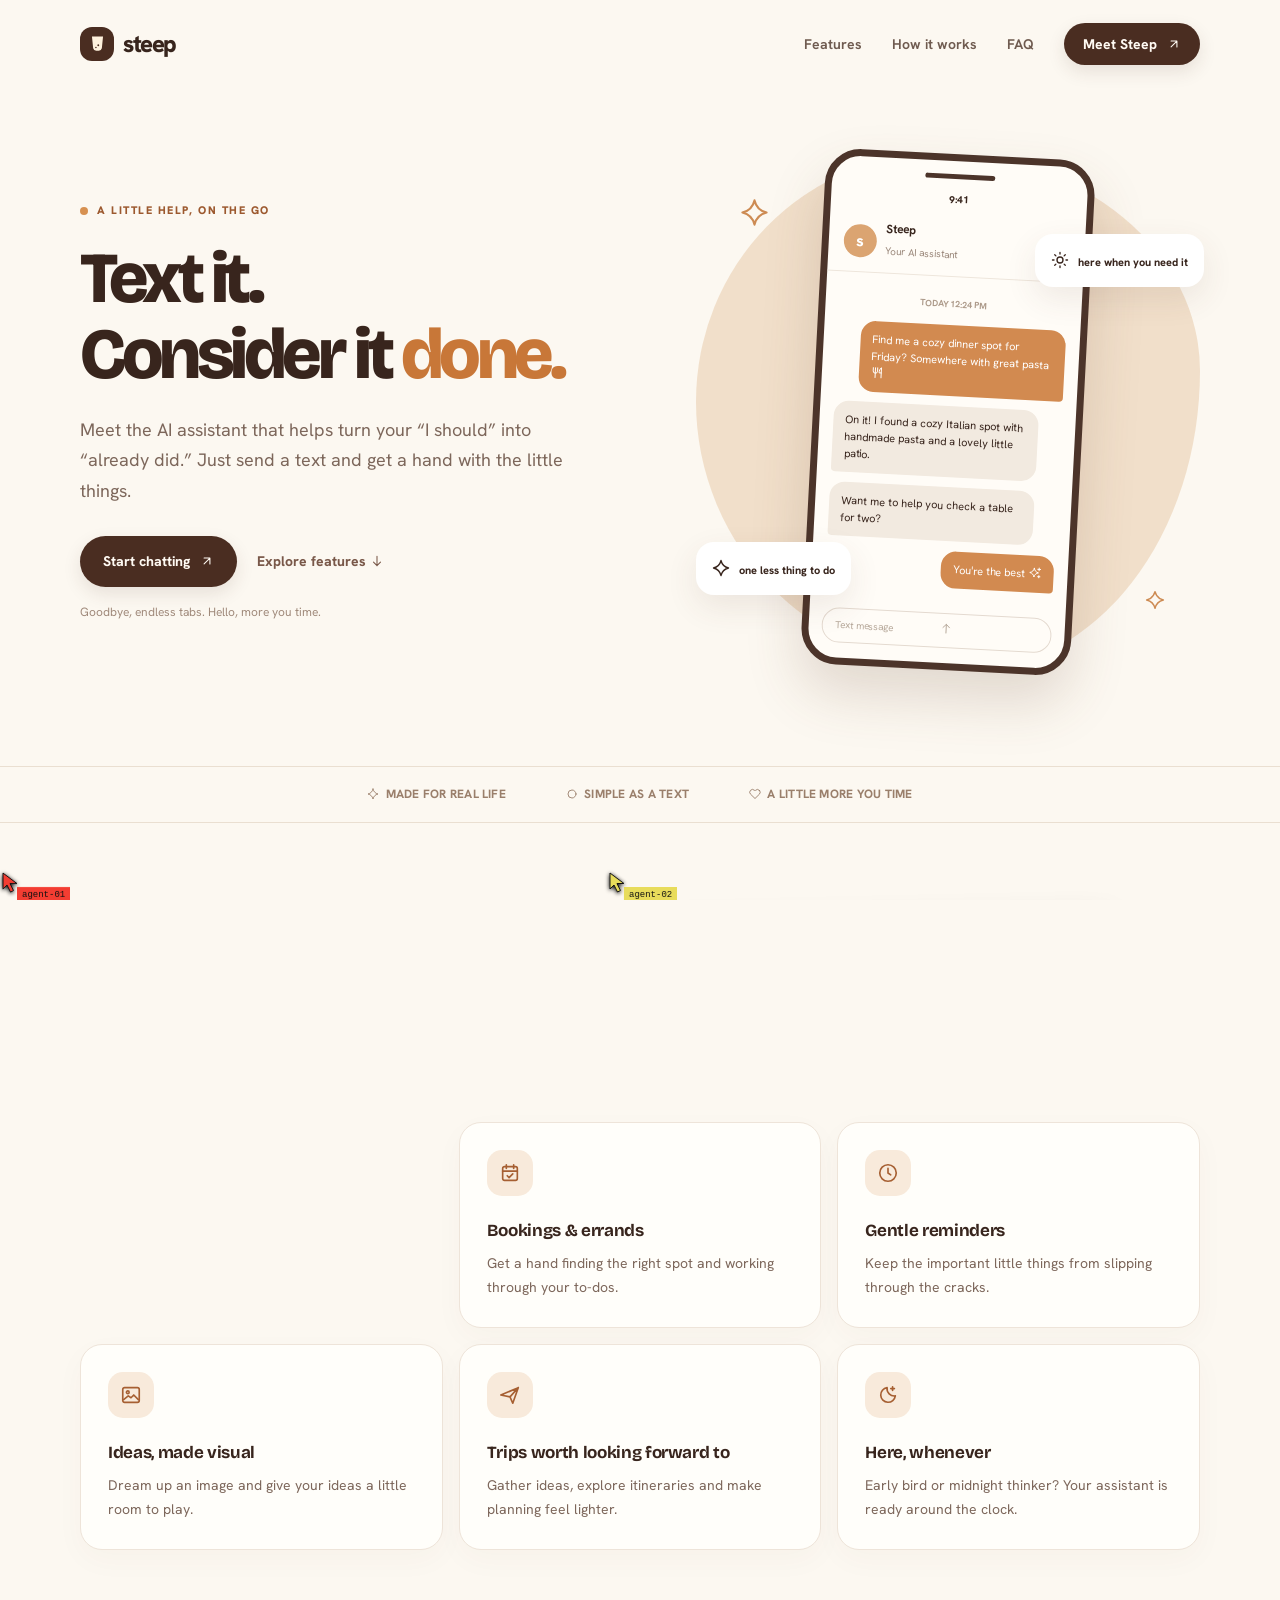
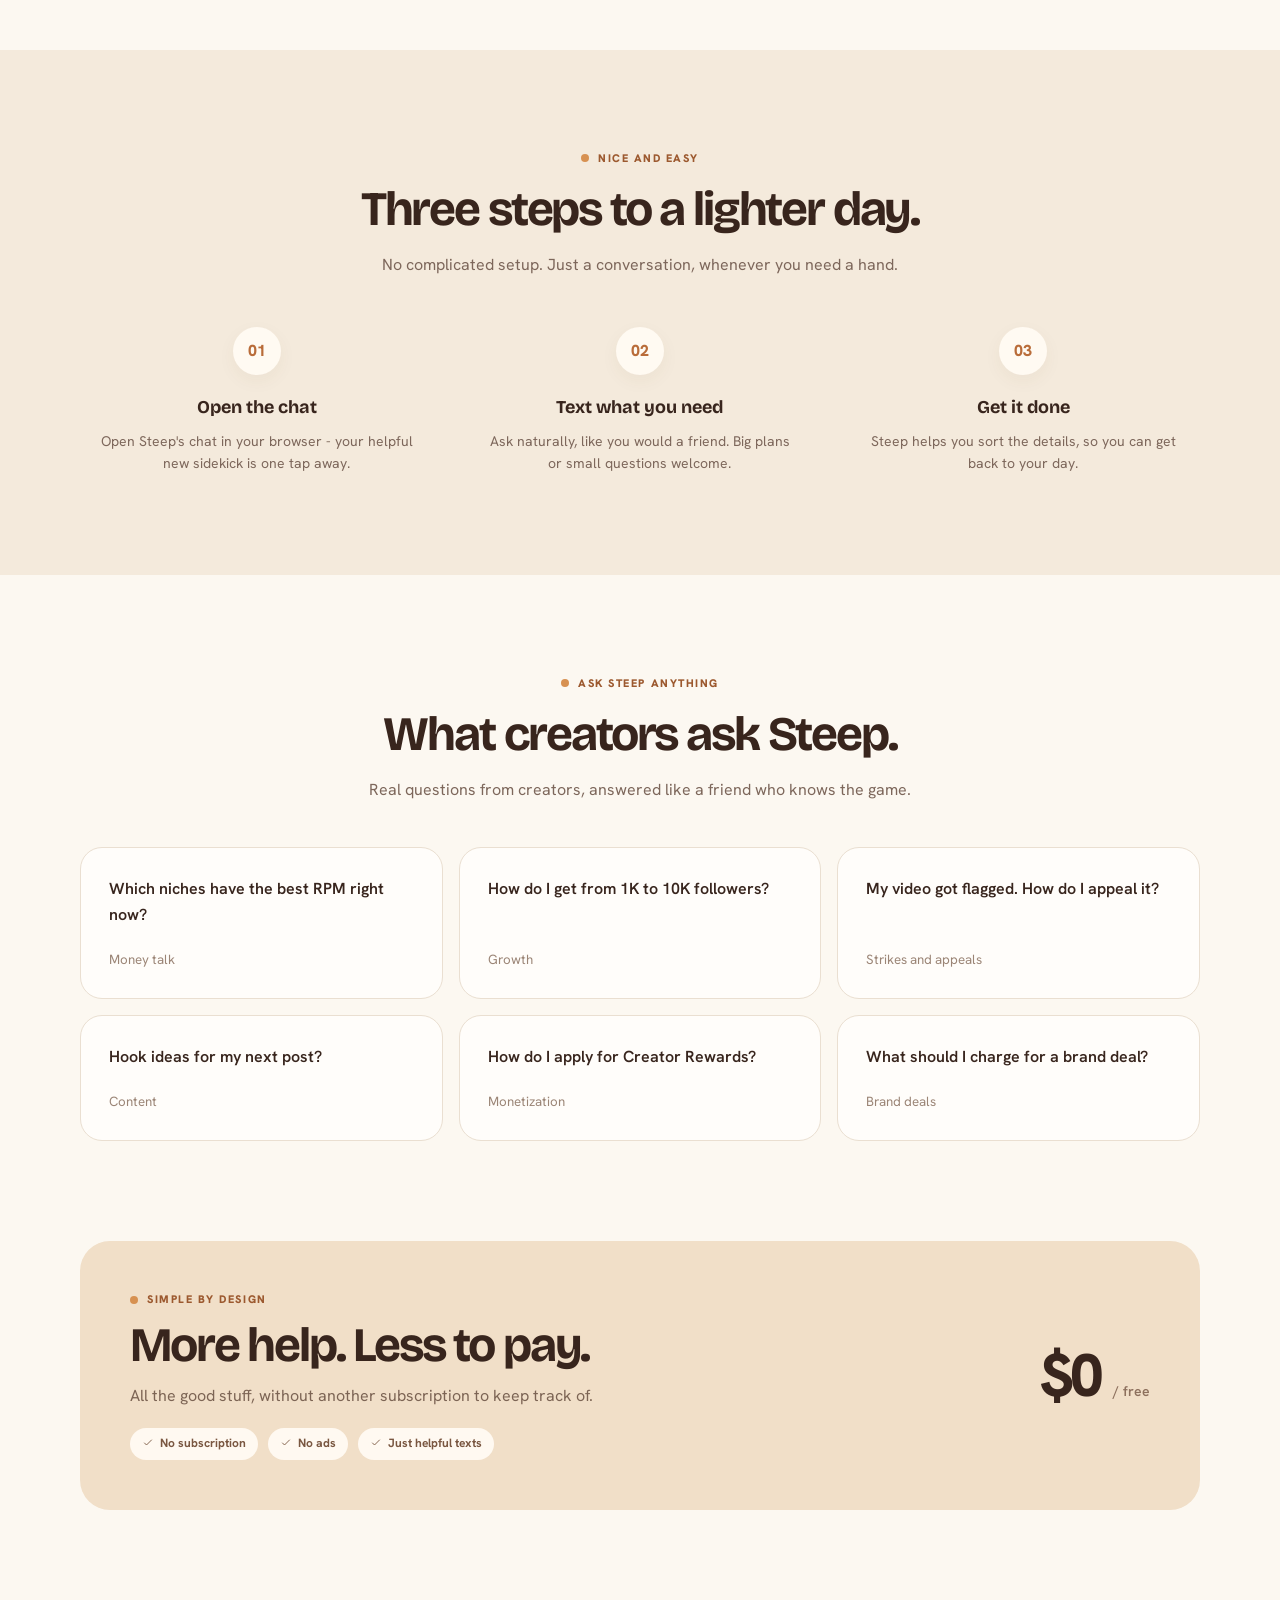
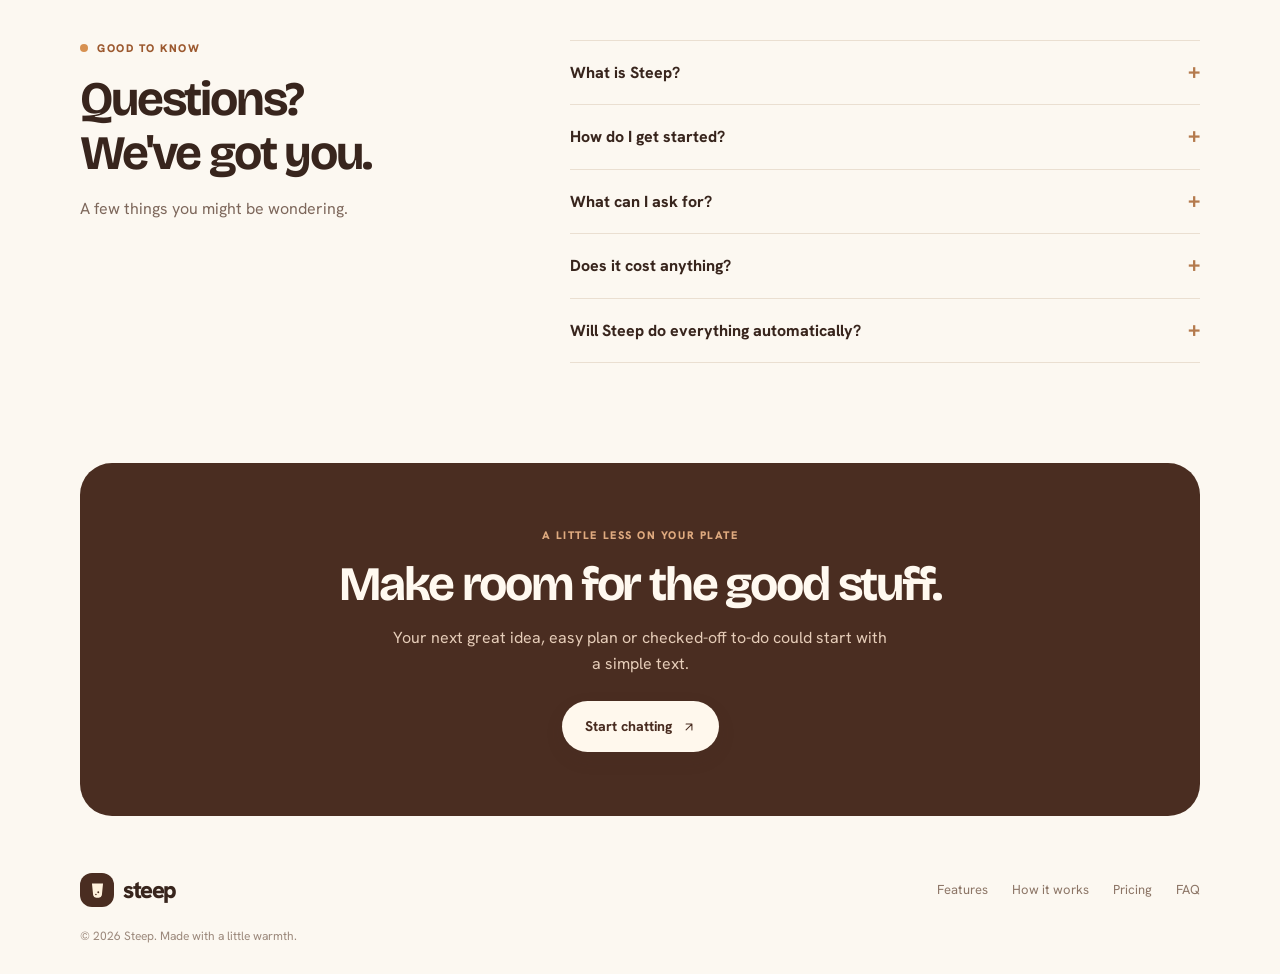
==== commit 06dc7b18: "Link landing scroll assembly" ====
--- a/index.html
+++ b/index.html
@@ -6,7 +6,7 @@
 <title>Steep — a little help, right in your texts</title>
 <link rel="stylesheet" href="https://fonts.googleapis.com/css2?family=Bricolage+Grotesque:opsz,wght@12..96,600;12..96,700;12..96,800&family=Hanken+Grotesk:wght@400;500;600;700;800&display=swap">
 <link rel="stylesheet" href="css/landing-core.css">
-<link rel="stylesheet" href="css/landing-sections.css">
+<link rel="stylesheet" href="css/landing-sections.css"><link rel="stylesheet" href="css/landing-scroll.css"><script defer src="js/landing-scroll.js"></script>
 </head>
 <body>
 <header class="wrap"><nav class="nav" aria-label="Main navigation"><a href="#top" class="logo"><span class="mark"><svg viewBox="0 0 24 24" aria-hidden="true"><path fill="currentColor" d="M5 3h14l-1.5 15a4 4 0 0 1-4 3h-3a4 4 0 0 1-4-3L5 3Zm3 8 1 6a1 1 0 1 0 2 0 1 1 0 1 0-2 0Zm5 2a1.2 1.2 0 1 0 0 2.4 1.2 1.2 0 0 0 0-2.4Z"/></svg></span>steep</a><div class="navlinks"><a href="#features">Features</a><a href="#how">How it works</a><a href="#faq">FAQ</a><a class="pill" href="/app/">Meet Steep <svg class="ui-icon" viewBox="0 0 24 24" aria-hidden="true"><path d="M7 17 17 7M7 7h10v10"/></svg></a></div></nav></header>
--- a/css/landing-scroll.css
+++ b/css/landing-scroll.css
@@ -0,0 +1,12 @@
+.scroll-layer,.scroll-ghost-layer{position:fixed;inset:0;z-index:9998;overflow:hidden;pointer-events:none}
+.scroll-layer *,.scroll-ghost-layer *{pointer-events:none}
+.scroll-layer{z-index:9999;opacity:0;transition:opacity .16s ease-out}
+.scroll-layer[data-active=true]{opacity:1}
+.scroll-cursor{position:absolute;left:0;top:0;will-change:transform}
+.scroll-cursor svg{display:block;filter:drop-shadow(0 1px 2px #000)}
+.scroll-cursor span{position:absolute;left:15px;top:15px;padding:3px 5px;color:#111;font:9px monospace;white-space:nowrap}
+.scroll-ghost-layer.section{padding:0}
+.scroll-ready .scroll-pending{opacity:0!important}
+.scroll-ghost-layer .scroll-moving{opacity:1!important;animation:none!important;transition:none!important;box-shadow:0 18px 32px #4a2d2130;will-change:transform}
+@media(pointer:coarse){.scroll-cursor span{font-size:8px}}
+@media print{.scroll-ready .scroll-pending{opacity:1!important}.scroll-layer,.scroll-ghost-layer{display:none}}
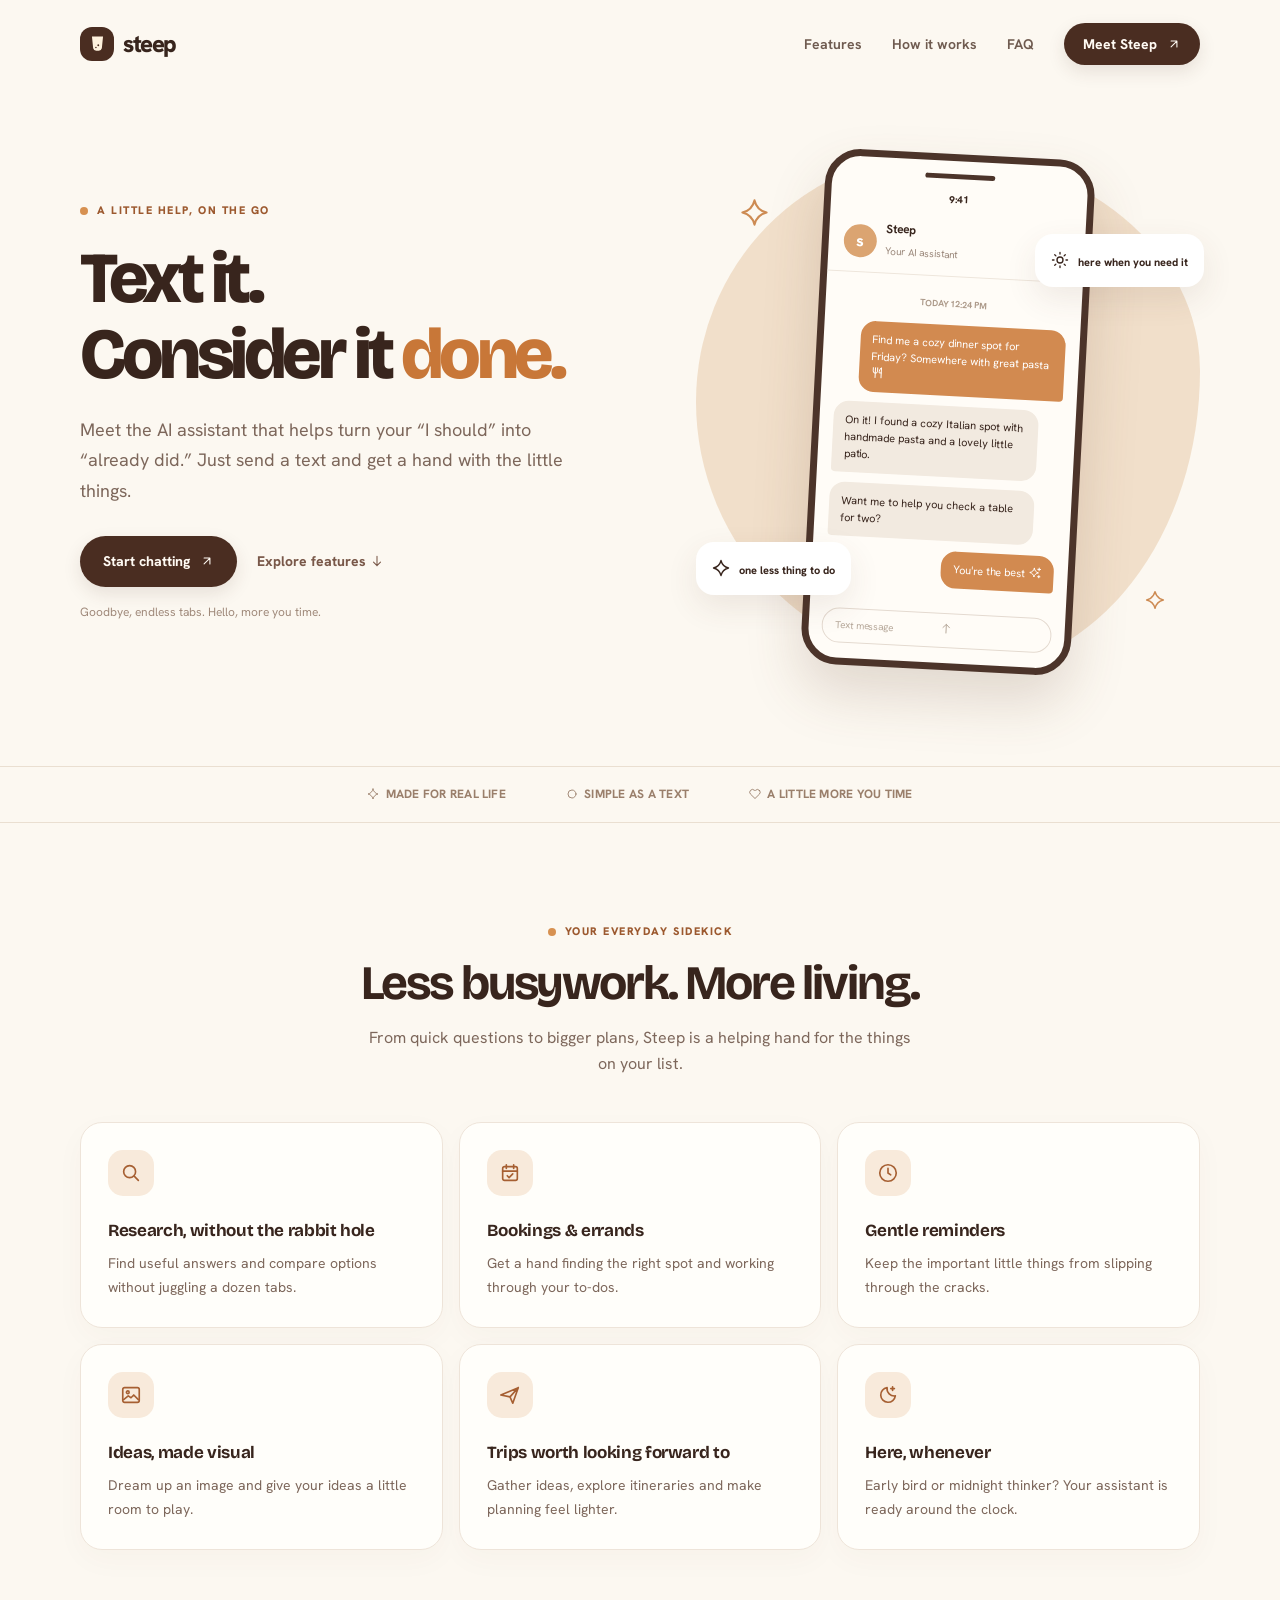
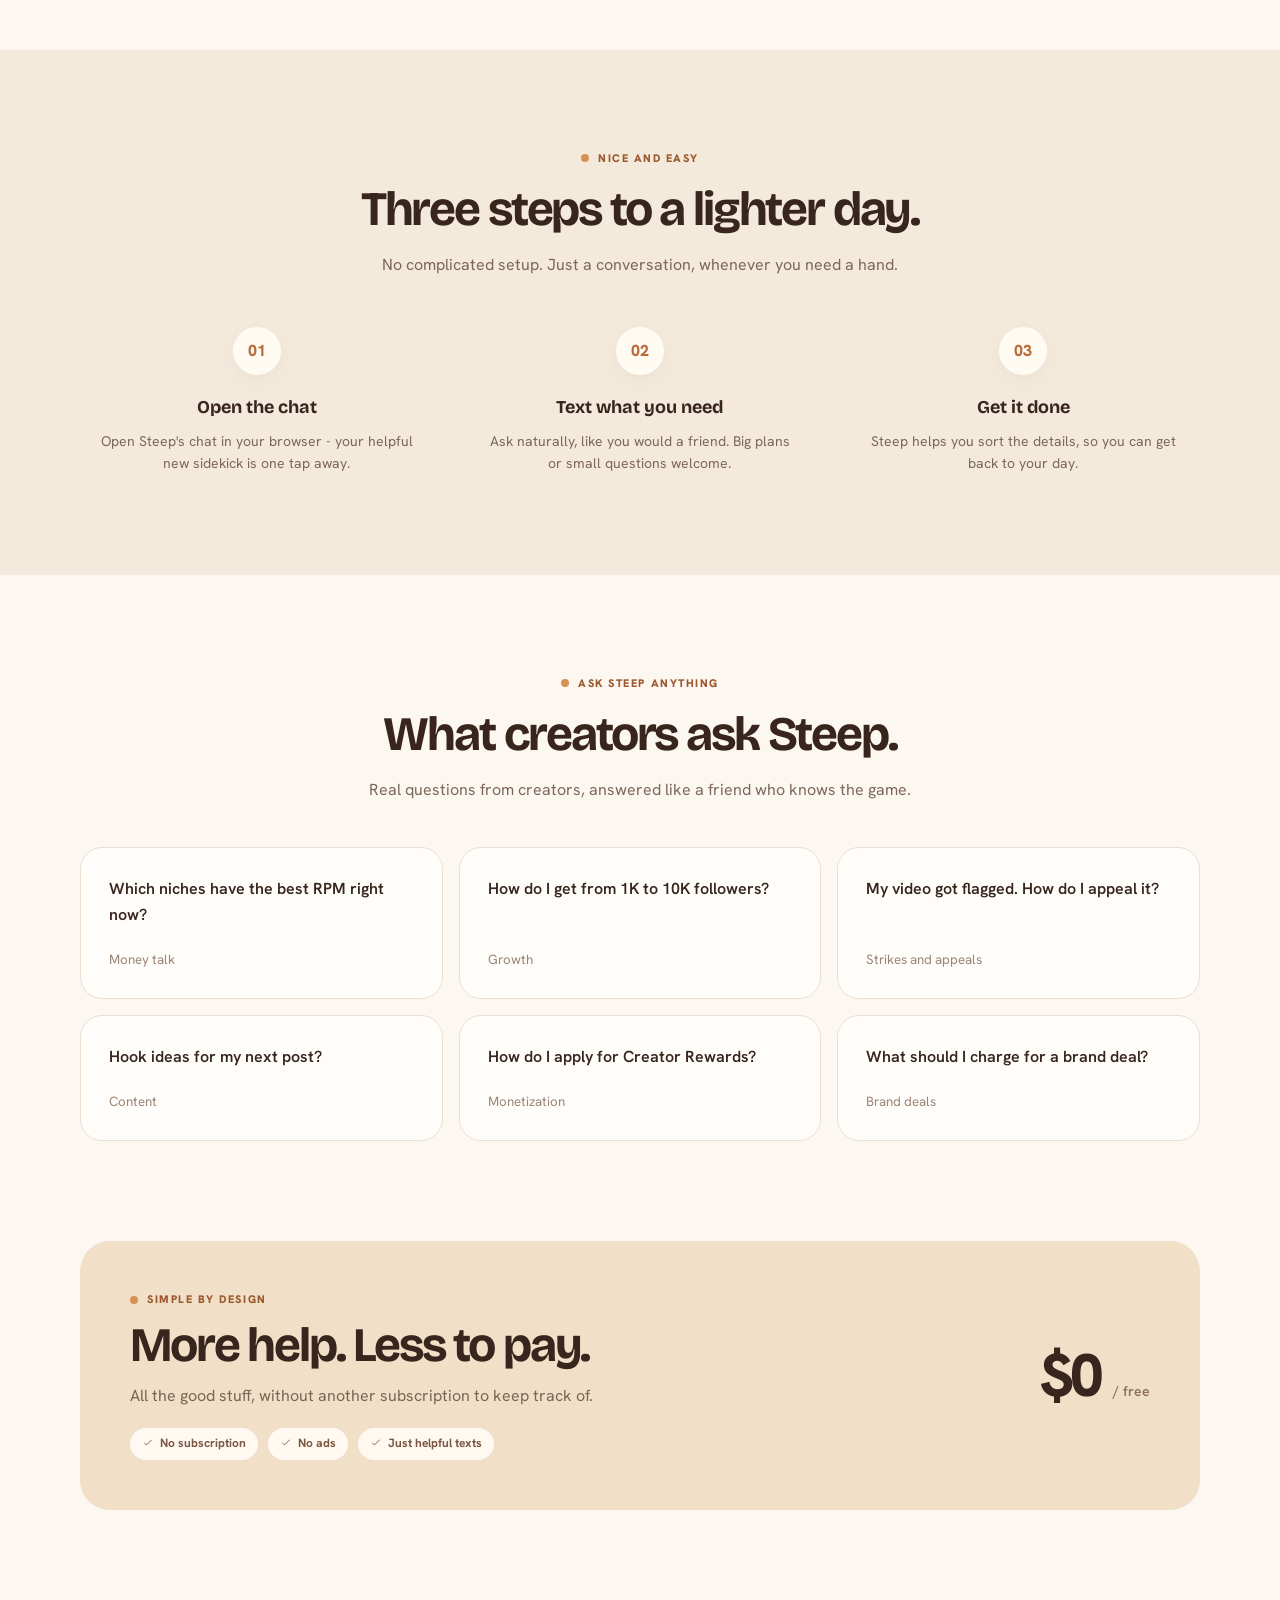
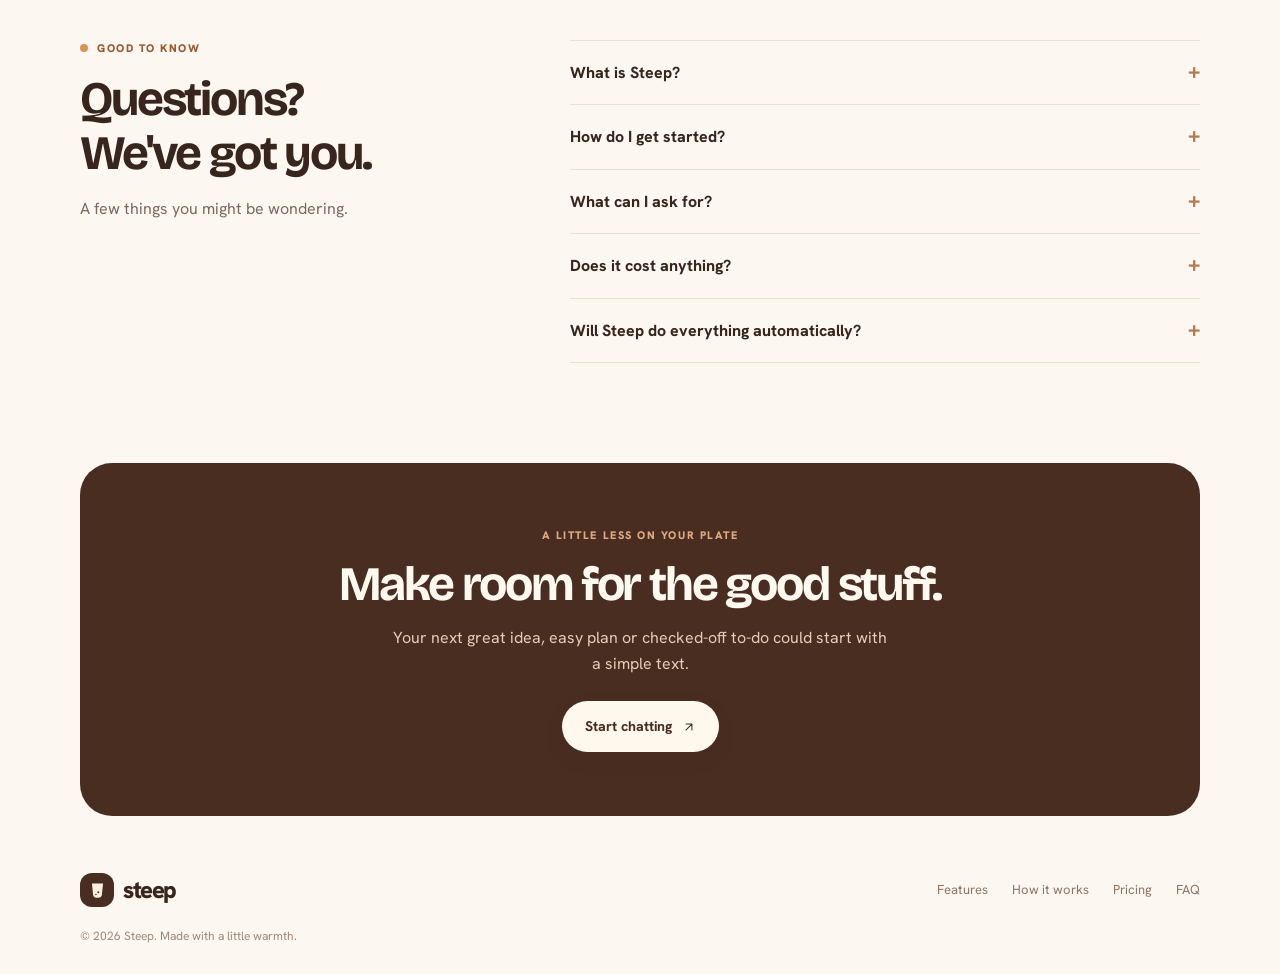
==== commit fa428158: "Unlink rejected landing scroll assembly" ====
--- a/index.html
+++ b/index.html
@@ -6,7 +6,7 @@
 <title>Steep — a little help, right in your texts</title>
 <link rel="stylesheet" href="https://fonts.googleapis.com/css2?family=Bricolage+Grotesque:opsz,wght@12..96,600;12..96,700;12..96,800&family=Hanken+Grotesk:wght@400;500;600;700;800&display=swap">
 <link rel="stylesheet" href="css/landing-core.css">
-<link rel="stylesheet" href="css/landing-sections.css"><link rel="stylesheet" href="css/landing-scroll.css"><script defer src="js/landing-scroll.js"></script>
+<link rel="stylesheet" href="css/landing-sections.css">
 </head>
 <body>
 <header class="wrap"><nav class="nav" aria-label="Main navigation"><a href="#top" class="logo"><span class="mark"><svg viewBox="0 0 24 24" aria-hidden="true"><path fill="currentColor" d="M5 3h14l-1.5 15a4 4 0 0 1-4 3h-3a4 4 0 0 1-4-3L5 3Zm3 8 1 6a1 1 0 1 0 2 0 1 1 0 1 0-2 0Zm5 2a1.2 1.2 0 1 0 0 2.4 1.2 1.2 0 0 0 0-2.4Z"/></svg></span>steep</a><div class="navlinks"><a href="#features">Features</a><a href="#how">How it works</a><a href="#faq">FAQ</a><a class="pill" href="/app/">Meet Steep <svg class="ui-icon" viewBox="0 0 24 24" aria-hidden="true"><path d="M7 17 17 7M7 7h10v10"/></svg></a></div></nav></header>
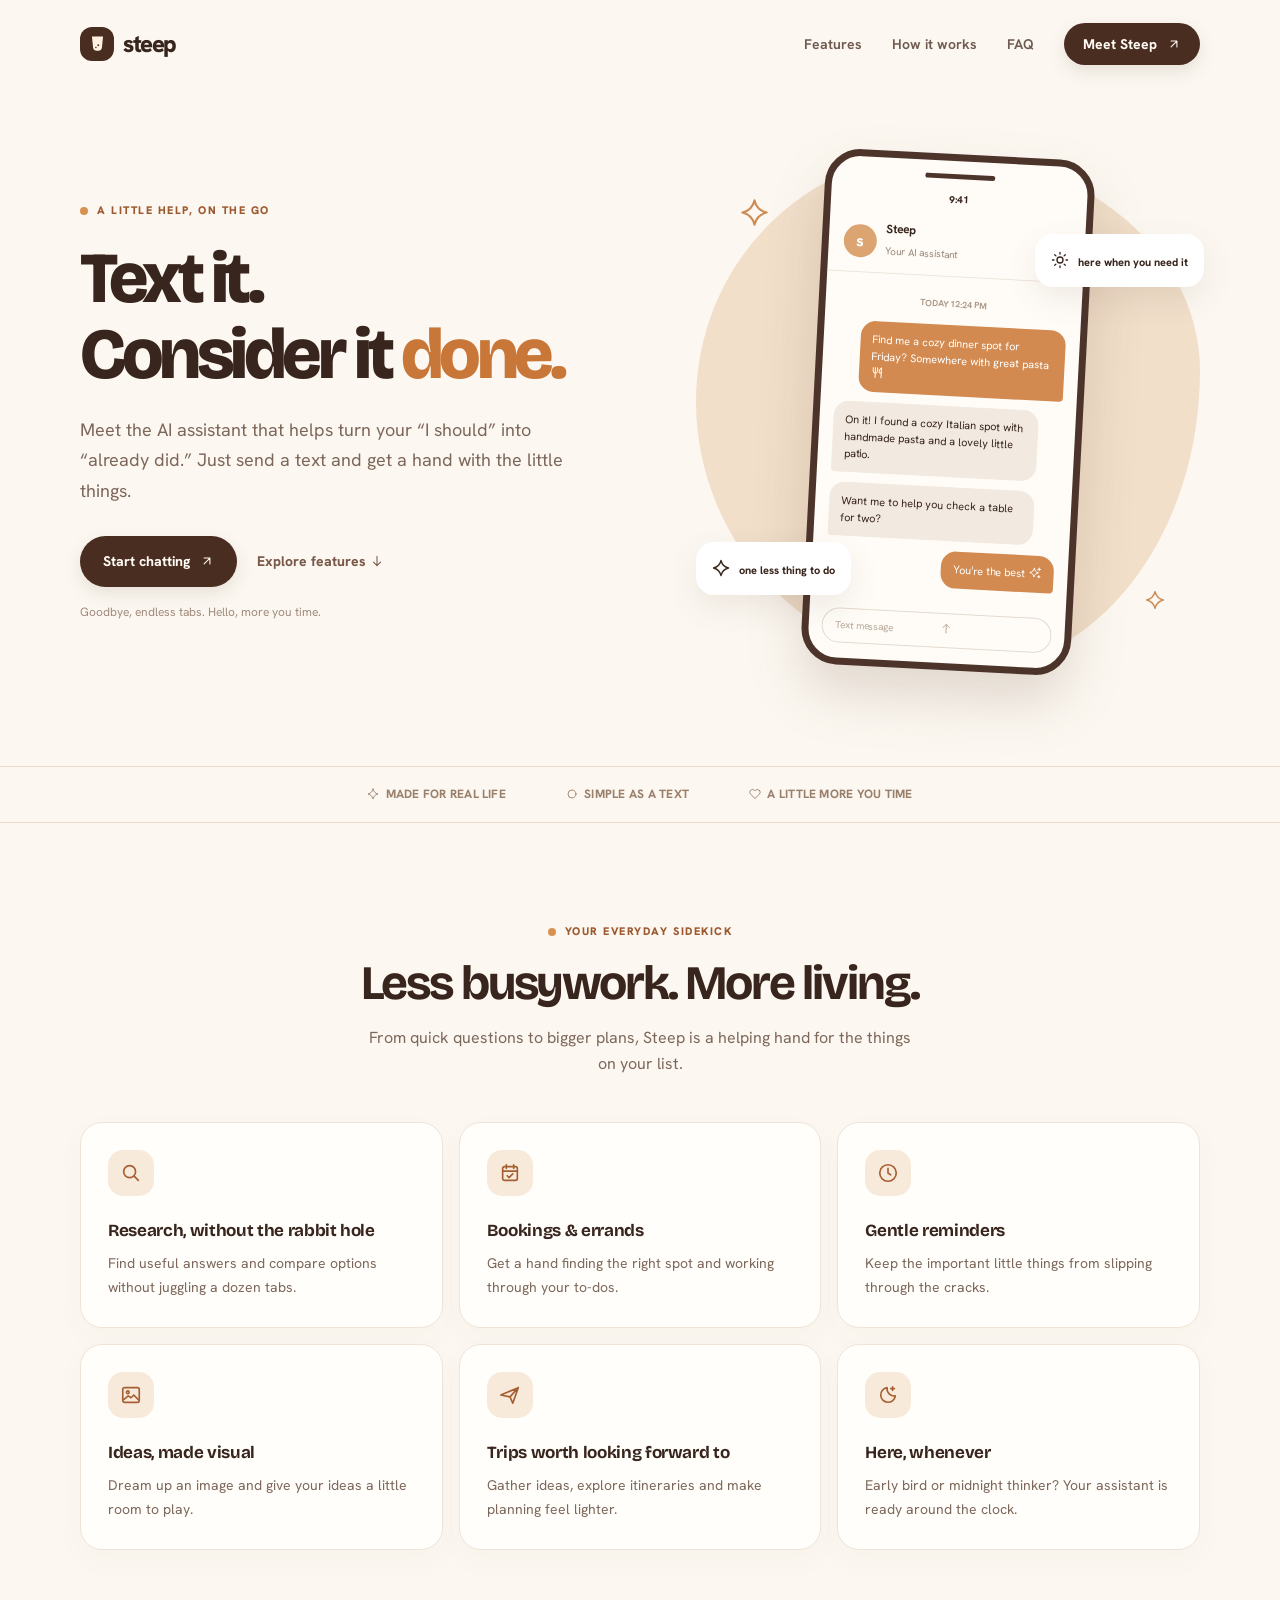
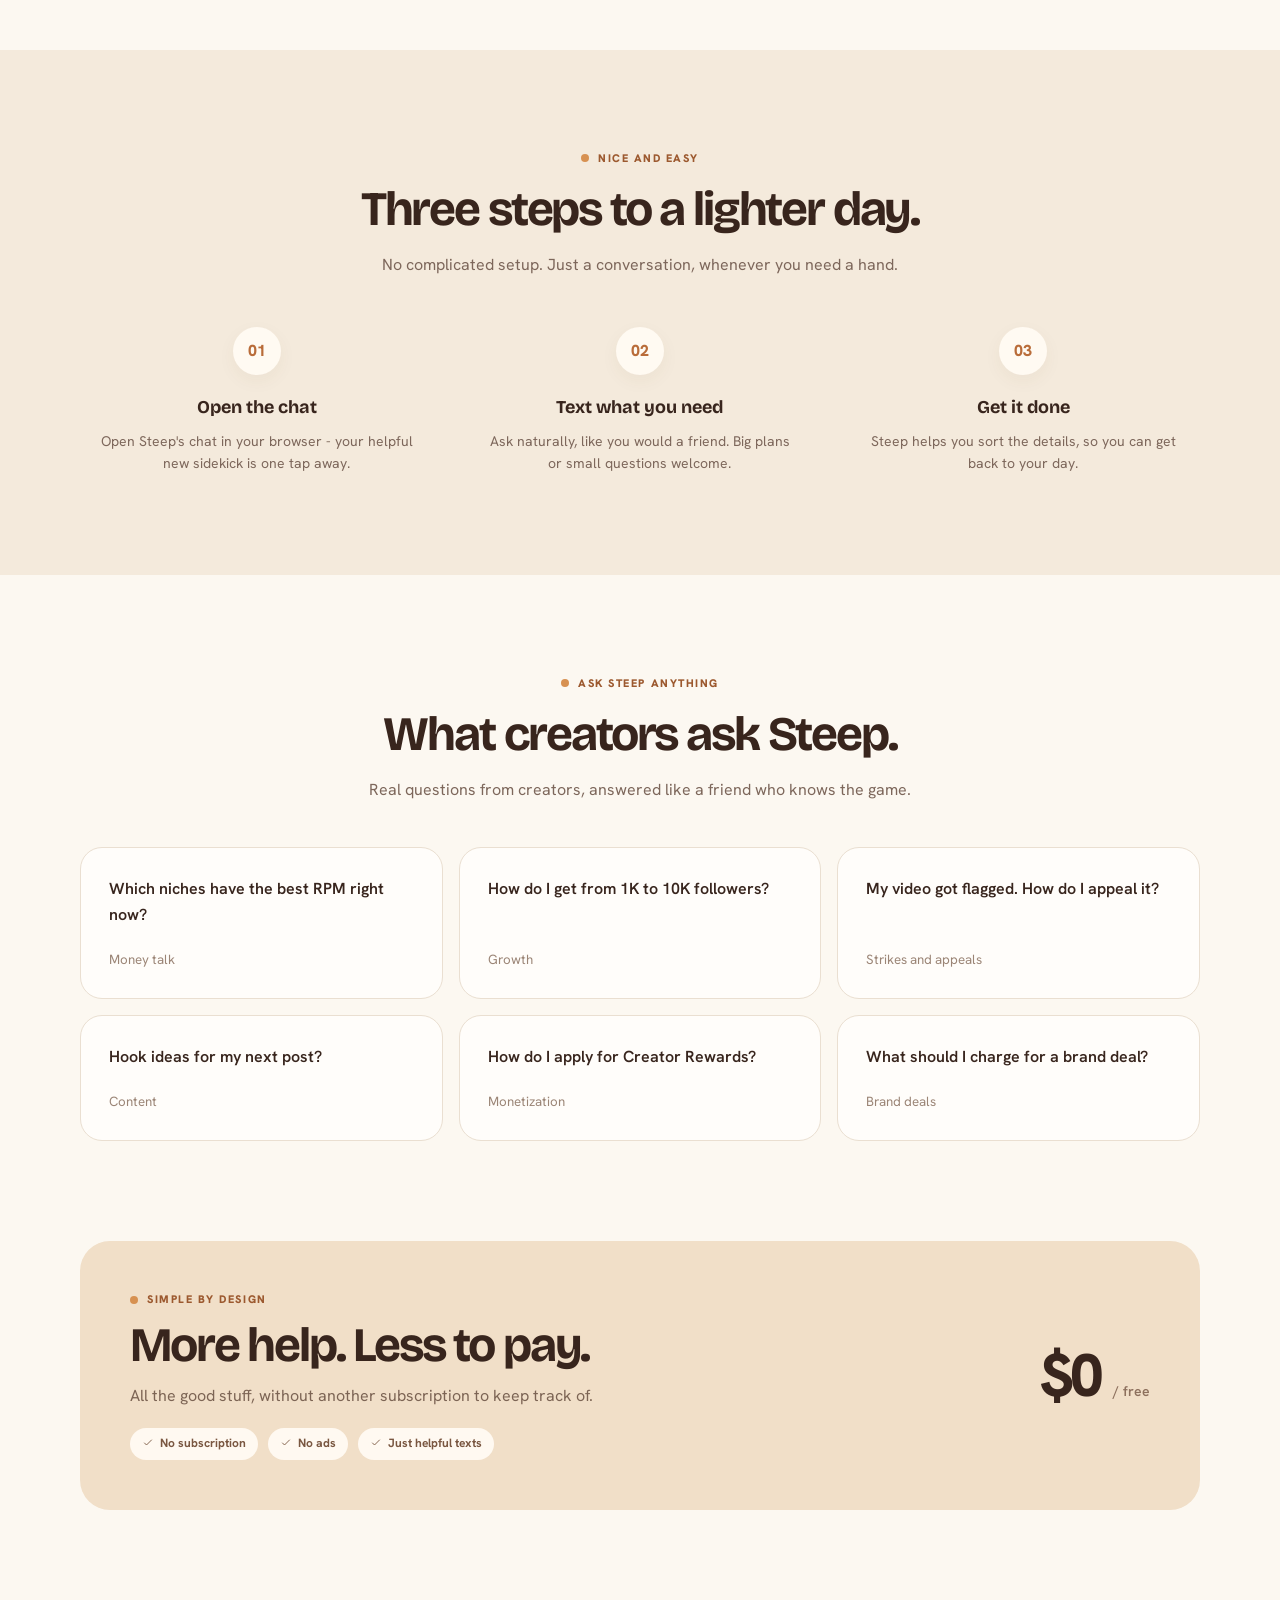
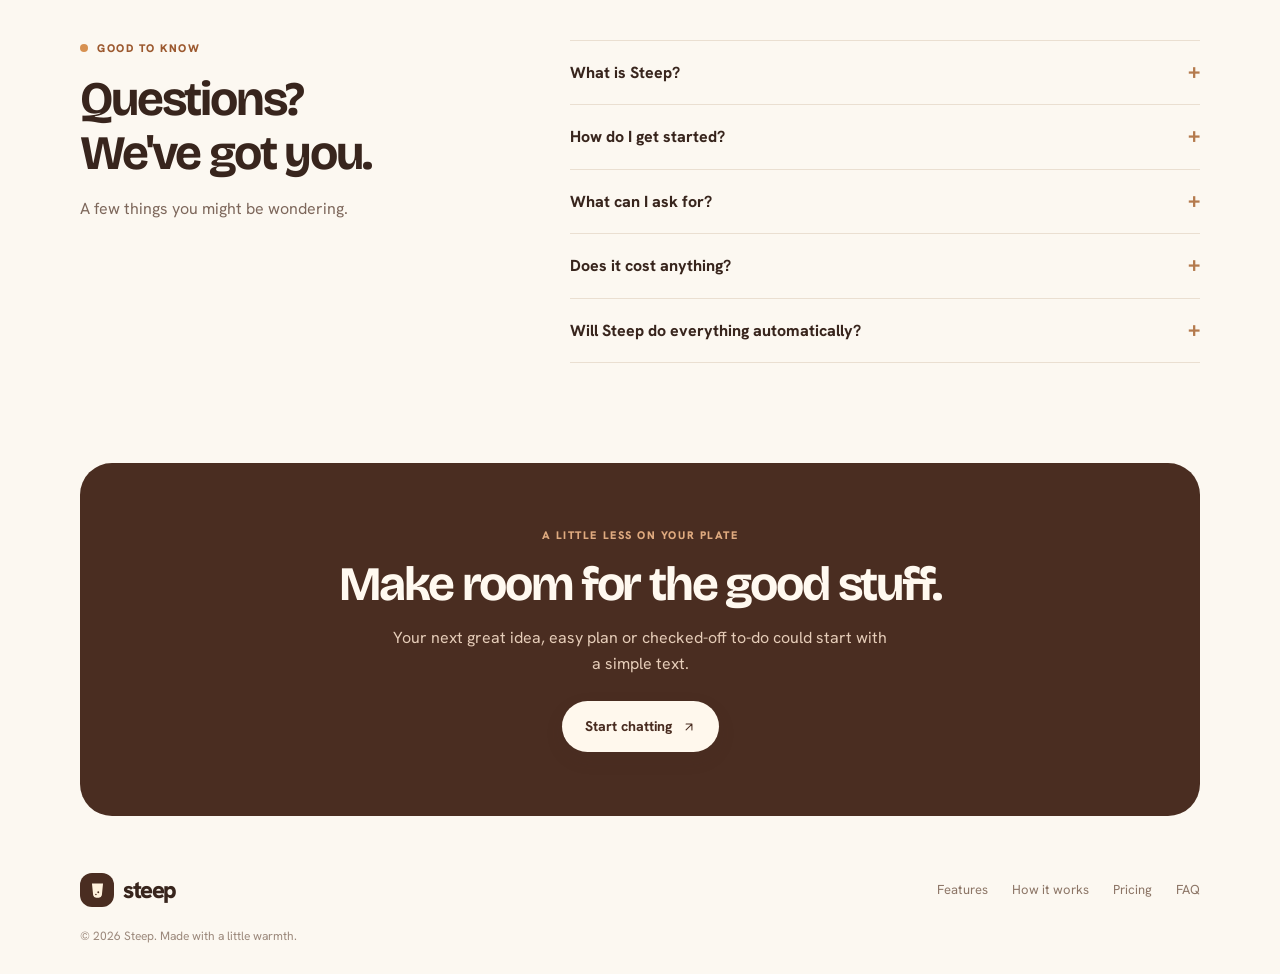
==== commit 8327e77d: "Link multiple agent landing intro Added stylesheet and script for landing intro." ====
--- a/index.html
+++ b/index.html
@@ -7,7 +7,7 @@
 <link rel="stylesheet" href="https://fonts.googleapis.com/css2?family=Bricolage+Grotesque:opsz,wght@12..96,600;12..96,700;12..96,800&family=Hanken+Grotesk:wght@400;500;600;700;800&display=swap">
 <link rel="stylesheet" href="css/landing-core.css">
 <link rel="stylesheet" href="css/landing-sections.css">
-</head>
+<link rel="stylesheet" href="css/landing-intro.css"> <script defer src="js/landing-intro.js"></script> </head>
 <body>
 <header class="wrap"><nav class="nav" aria-label="Main navigation"><a href="#top" class="logo"><span class="mark"><svg viewBox="0 0 24 24" aria-hidden="true"><path fill="currentColor" d="M5 3h14l-1.5 15a4 4 0 0 1-4 3h-3a4 4 0 0 1-4-3L5 3Zm3 8 1 6a1 1 0 1 0 2 0 1 1 0 1 0-2 0Zm5 2a1.2 1.2 0 1 0 0 2.4 1.2 1.2 0 0 0 0-2.4Z"/></svg></span>steep</a><div class="navlinks"><a href="#features">Features</a><a href="#how">How it works</a><a href="#faq">FAQ</a><a class="pill" href="/app/">Meet Steep <svg class="ui-icon" viewBox="0 0 24 24" aria-hidden="true"><path d="M7 17 17 7M7 7h10v10"/></svg></a></div></nav></header>
 <main id="top">
--- a/css/landing-intro.css
+++ b/css/landing-intro.css
@@ -0,0 +1,8 @@
+.hero.reveal{animation:none}
+.intro-agent{--agent-color:#f33d32;color:var(--agent-color);position:fixed;left:0;top:0;z-index:9999;pointer-events:none;will-change:transform}
+.intro-agent.agent-2{--agent-color:#eada54}
+.intro-agent.agent-3{--agent-color:#90cfb3}
+.intro-agent.agent-4{--agent-color:#a59af4}
+.intro-agent svg{display:block;filter:drop-shadow(0 1px 2px #000)}
+.intro-agent span{position:absolute;left:15px;top:15px;padding:3px 5px;background:var(--agent-color);color:#111;font:9px monospace;white-space:nowrap}
+@media print{.intro-agent{display:none}}
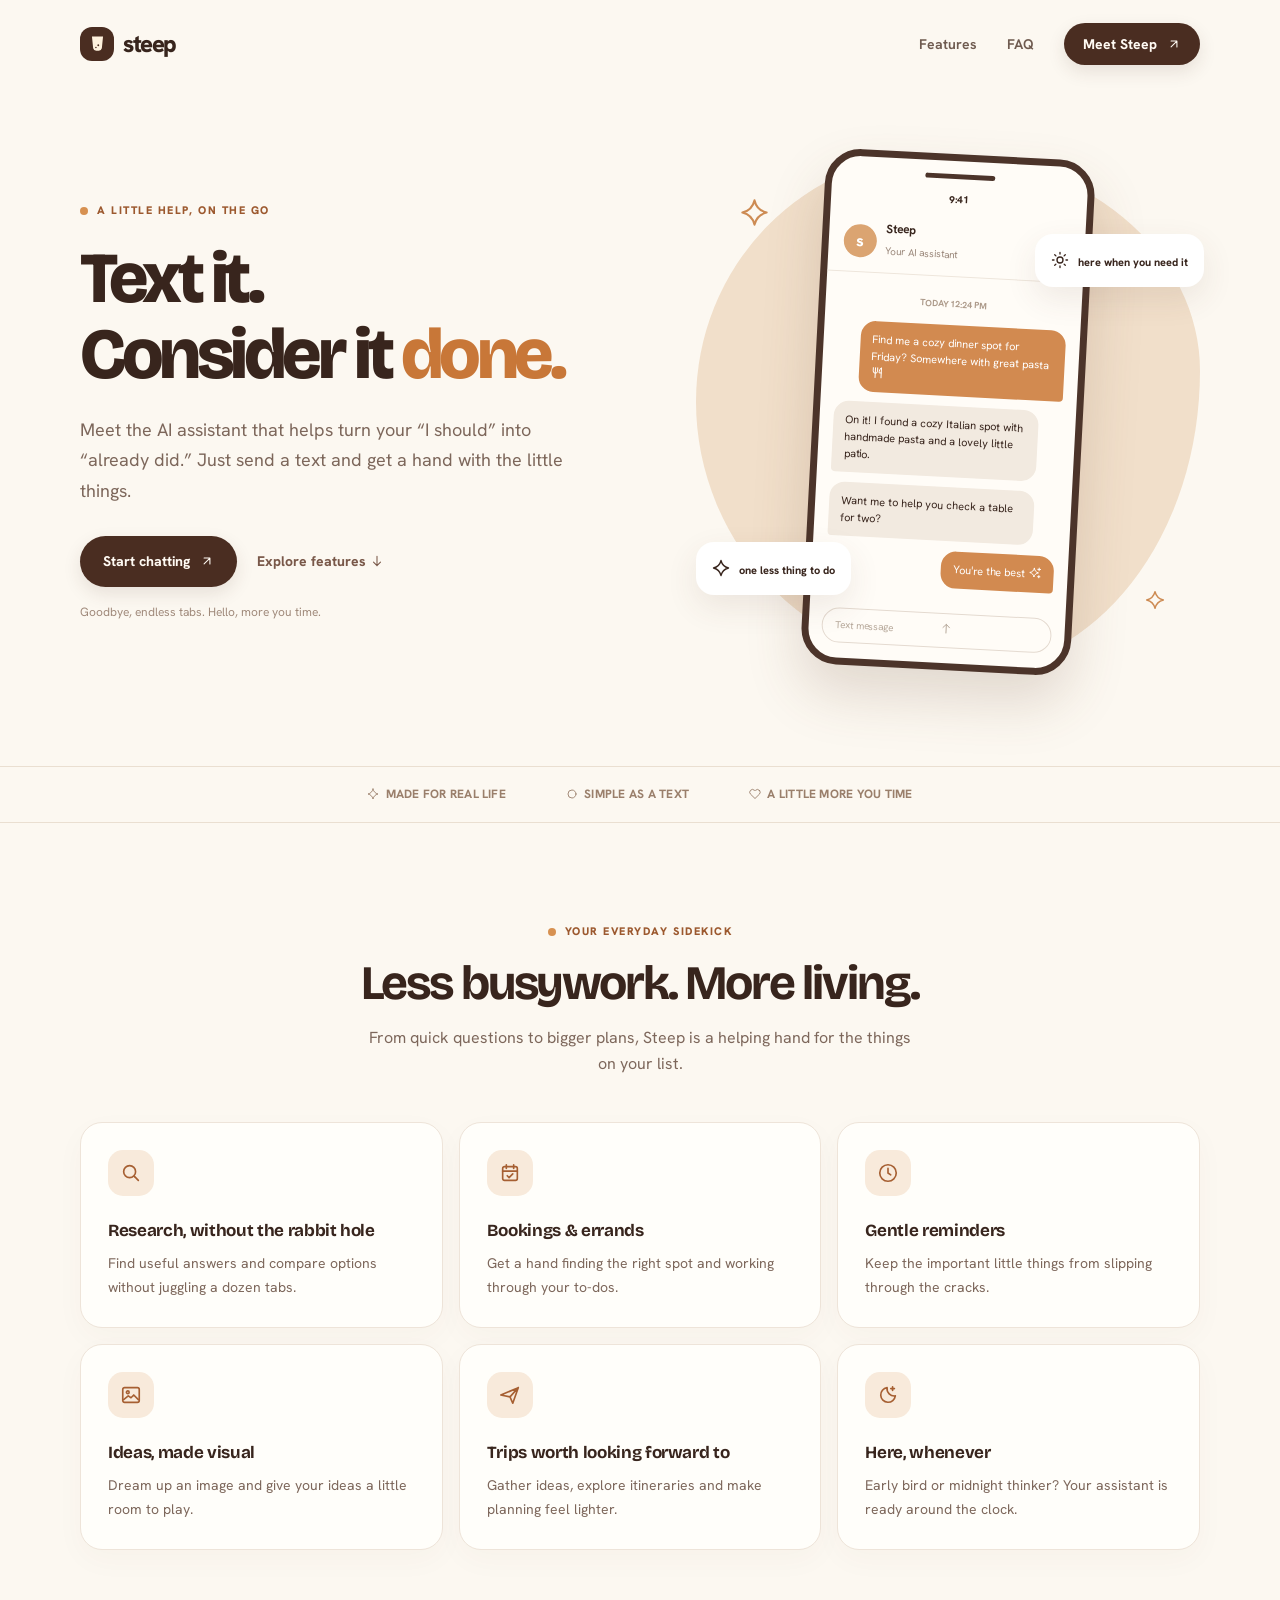
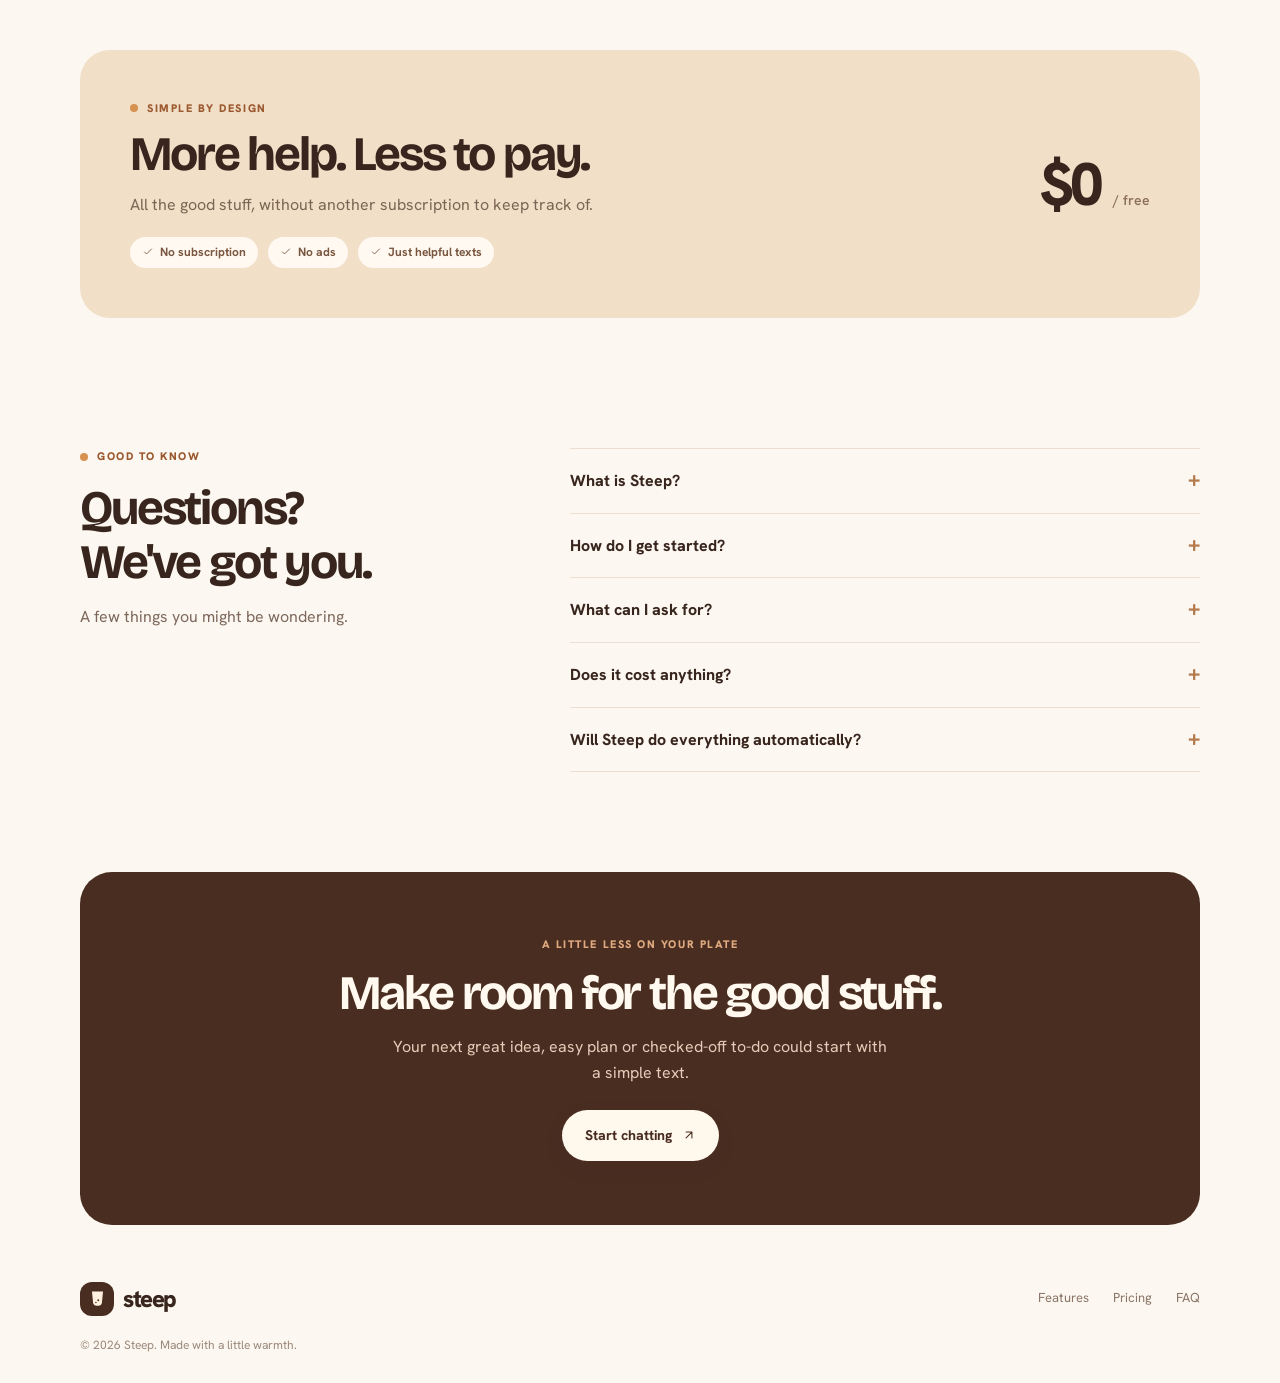
==== commit 25e1fecc: "Remove how-it-works and creator questions landing sections Remove complete #how and #love sections a" ====
--- a/index.html
+++ b/index.html
@@ -9,17 +9,15 @@
 <link rel="stylesheet" href="css/landing-sections.css">
 <link rel="stylesheet" href="css/landing-intro.css"> <script defer src="js/landing-intro.js"></script> </head>
 <body>
-<header class="wrap"><nav class="nav" aria-label="Main navigation"><a href="#top" class="logo"><span class="mark"><svg viewBox="0 0 24 24" aria-hidden="true"><path fill="currentColor" d="M5 3h14l-1.5 15a4 4 0 0 1-4 3h-3a4 4 0 0 1-4-3L5 3Zm3 8 1 6a1 1 0 1 0 2 0 1 1 0 1 0-2 0Zm5 2a1.2 1.2 0 1 0 0 2.4 1.2 1.2 0 0 0 0-2.4Z"/></svg></span>steep</a><div class="navlinks"><a href="#features">Features</a><a href="#how">How it works</a><a href="#faq">FAQ</a><a class="pill" href="/app/">Meet Steep <svg class="ui-icon" viewBox="0 0 24 24" aria-hidden="true"><path d="M7 17 17 7M7 7h10v10"/></svg></a></div></nav></header>
+<header class="wrap"><nav class="nav" aria-label="Main navigation"><a href="#top" class="logo"><span class="mark"><svg viewBox="0 0 24 24" aria-hidden="true"><path fill="currentColor" d="M5 3h14l-1.5 15a4 4 0 0 1-4 3h-3a4 4 0 0 1-4-3L5 3Zm3 8 1 6a1 1 0 1 0 2 0 1 1 0 1 0-2 0Zm5 2a1.2 1.2 0 1 0 0 2.4 1.2 1.2 0 0 0 0-2.4Z"/></svg></span>steep</a><div class="navlinks"><a href="#features">Features</a><a href="#faq">FAQ</a><a class="pill" href="/app/">Meet Steep <svg class="ui-icon" viewBox="0 0 24 24" aria-hidden="true"><path d="M7 17 17 7M7 7h10v10"/></svg></a></div></nav></header>
 <main id="top">
 <section class="hero wrap reveal"><div><div class="eyebrow"><span class="dot"></span> A LITTLE HELP, ON THE GO</div><h1>Text it.<br>Consider it <em>done.</em></h1><p class="lead">Meet the AI assistant that helps turn your “I should” into “already did.” Just send a text and get a hand with the little things.</p><div class="hero-actions"><a class="pill" href="/app/">Start chatting <span><svg class="ui-icon" viewBox="0 0 24 24" aria-hidden="true"><path d="M7 17 17 7M7 7h10v10"/></svg></span></a><a class="textlink" href="#features">Explore features <svg class="ui-icon" viewBox="0 0 24 24" aria-hidden="true"><path d="M12 4v16m-6-6 6 6 6-6"/></svg></a></div><p class="micro">Goodbye, endless tabs. Hello, more you time.</p></div><div class="visual" aria-label="Illustration of a text conversation"><svg class="ui-icon visual-sparkle one" viewBox="0 0 24 24" aria-hidden="true"><path d="M12 2c1.3 5.4 4.6 8.7 10 10-5.4 1.3-8.7 4.6-10 10-1.3-5.4-4.6-8.7-10-10 5.4-1.3 8.7-4.6 10-10Z"/></svg><svg class="ui-icon visual-sparkle two" viewBox="0 0 24 24" aria-hidden="true"><path d="M12 2c1.3 5.4 4.6 8.7 10 10-5.4 1.3-8.7 4.6-10 10-1.3-5.4-4.6-8.7-10-10 5.4-1.3 8.7-4.6 10-10Z"/></svg><div class="float one"><span><svg class="ui-icon" viewBox="0 0 24 24" aria-hidden="true"><path d="M12 2c1.3 5.4 4.6 8.7 10 10-5.4 1.3-8.7 4.6-10 10-1.3-5.4-4.6-8.7-10-10 5.4-1.3 8.7-4.6 10-10Z"/></svg></span> one less thing to do</div><div class="float two"><span><svg class="ui-icon" viewBox="0 0 24 24" aria-hidden="true"><circle cx="12" cy="12" r="4"/><path d="M12 2v2m0 16v2M2 12h2m16 0h2M5 5l1.5 1.5m11 11L19 19M19 5l-1.5 1.5m-11 11L5 19"/></svg></span> here when you need it</div><div class="phone"><div class="phone-top"><div class="notch"></div>9:41</div><div class="contact"><div class="avatar">s</div><div><strong>Steep</strong><small>Your AI assistant</small></div></div><div class="messages"><div class="day">TODAY  12:24 PM</div><div class="bubble user">Find me a cozy dinner spot for Friday? Somewhere with great pasta <svg class="ui-icon" viewBox="0 0 24 24" aria-hidden="true"><path d="M4 3v6a4 4 0 0 0 8 0V3M8 3v18M18 3c-2 2-3 5-3 9h4m0-9v18"/></svg></div><div class="bubble ai">On it! I found a cozy Italian spot with handmade pasta and a lovely little patio.</div><div class="bubble ai">Want me to help you check a table for two?</div><div class="bubble user">You're the best <svg class="ui-icon" viewBox="0 0 24 24" aria-hidden="true"><path d="M10 3c1 4.5 3.5 7 8 8-4.5 1-7 3.5-8 8-1-4.5-3.5-7-8-8 4.5-1 7-3.5 8-8ZM19 2v5m-2.5-2.5h5M19 16v4m-2-2h4"/></svg></div></div><div class="input">Text message　 　 　　<svg class="ui-icon" viewBox="0 0 24 24" aria-hidden="true"><path d="M12 20V4M6 10l6-6 6 6"/></svg></div></div></div></section>
 <div class="strip"><div class="wrap strip-inner"><span><svg class="ui-icon" viewBox="0 0 24 24" aria-hidden="true"><path d="M12 2c1.3 5.4 4.6 8.7 10 10-5.4 1.3-8.7 4.6-10 10-1.3-5.4-4.6-8.7-10-10 5.4-1.3 8.7-4.6 10-10Z"/></svg>  MADE FOR REAL LIFE</span><span><svg class="ui-icon" viewBox="0 0 24 24" aria-hidden="true"><circle cx="12" cy="12" r="8"/></svg>  SIMPLE AS A TEXT</span><span><svg class="ui-icon" viewBox="0 0 24 24" aria-hidden="true"><path d="M20.8 4.6a5.5 5.5 0 0 0-7.8 0L12 5.7l-1.1-1.1a5.5 5.5 0 0 0-7.8 7.8L12 21l8.8-8.6a5.5 5.5 0 0 0 0-7.8Z"/></svg>  A LITTLE MORE YOU TIME</span></div></div>
 <section class="section wrap" id="features"><div class="center"><div class="eyebrow"><span class="dot"></span> YOUR EVERYDAY SIDEKICK</div><h2>Less busywork. More living.</h2><p class="section-intro">From quick questions to bigger plans, Steep is a helping hand for the things on your list.</p></div><div class="cards"><article class="card"><div class="icon"><svg viewBox="0 0 24 24"><circle cx="10.5" cy="10.5" r="6.5"/><path d="m16 16 4 4"/></svg></div><h3>Research, without the rabbit hole</h3><p>Find useful answers and compare options without juggling a dozen tabs.</p></article><article class="card"><div class="icon"><svg viewBox="0 0 24 24"><rect x="4" y="5" width="16" height="15" rx="2"/><path d="M8 3v4m8-4v4M4 10h16m-11 5 2 2 4-4"/></svg></div><h3>Bookings &amp; errands</h3><p>Get a hand finding the right spot and working through your to-dos.</p></article><article class="card"><div class="icon"><svg viewBox="0 0 24 24"><circle cx="12" cy="12" r="9"/><path d="M12 7v5l3 2"/></svg></div><h3>Gentle reminders</h3><p>Keep the important little things from slipping through the cracks.</p></article><article class="card"><div class="icon"><svg viewBox="0 0 24 24"><rect x="3" y="4" width="18" height="16" rx="2"/><circle cx="8.5" cy="9" r="1.5"/><path d="m4 17 5-4 3 2 3-3 5 5"/></svg></div><h3>Ideas, made visual</h3><p>Dream up an image and give your ideas a little room to play.</p></article><article class="card"><div class="icon"><svg viewBox="0 0 24 24"><path d="m2 12 19-8-6 17-3-7-10-2Zm10 2 9-10"/></svg></div><h3>Trips worth looking forward to</h3><p>Gather ideas, explore itineraries and make planning feel lighter.</p></article><article class="card"><div class="icon"><svg viewBox="0 0 24 24"><path d="M20 13a8 8 0 0 1-9-9 8 8 0 1 0 9 9Z"/><path d="M17 3v4m-2-2h4"/></svg></div><h3>Here, whenever</h3><p>Early bird or midnight thinker? Your assistant is ready around the clock.</p></article></div></section>
-<section class="section how" id="how"><div class="wrap"><div class="center"><div class="eyebrow"><span class="dot"></span> NICE AND EASY</div><h2>Three steps to a lighter day.</h2><p class="section-intro">No complicated setup. Just a conversation, whenever you need a hand.</p></div><div class="steps"><article class="step"><div class="step-num">01</div><h3>Open the chat</h3><p>Open Steep's chat in your browser - your helpful new sidekick is one tap away.</p></article><article class="step"><div class="step-num">02</div><h3>Text what you need</h3><p>Ask naturally, like you would a friend. Big plans or small questions welcome.</p></article><article class="step"><div class="step-num">03</div><h3>Get it done</h3><p>Steep helps you sort the details, so you can get back to your day.</p></article></div></div></section>
-<section class="section wrap" id="love"><div class="center"><div class="eyebrow"><span class="dot"></span> ASK STEEP ANYTHING</div><h2>What creators ask Steep.</h2><p class="section-intro">Real questions from creators, answered like a friend who knows the game.</p></div><div class="quotes"><article class="quote"><blockquote>Which niches have the best RPM right now?</blockquote><small>Money talk</small></article><article class="quote"><blockquote>How do I get from 1K to 10K followers?</blockquote><small>Growth</small></article><article class="quote"><blockquote>My video got flagged. How do I appeal it?</blockquote><small>Strikes and appeals</small></article><article class="quote"><blockquote>Hook ideas for my next post?</blockquote><small>Content</small></article><article class="quote"><blockquote>How do I apply for Creator Rewards?</blockquote><small>Monetization</small></article><article class="quote"><blockquote>What should I charge for a brand deal?</blockquote><small>Brand deals</small></article></div></section>
 <section class="section pricing wrap" id="pricing"><div class="pricebox"><div><div class="eyebrow"><span class="dot"></span> SIMPLE BY DESIGN</div><h2>More help. Less to pay.</h2><p>All the good stuff, without another subscription to keep track of.</p><div class="badges"><span class="badge"><svg class="ui-icon" viewBox="0 0 24 24" aria-hidden="true"><path d="m5 12 4 4L19 6"/></svg> No subscription</span><span class="badge"><svg class="ui-icon" viewBox="0 0 24 24" aria-hidden="true"><path d="m5 12 4 4L19 6"/></svg> No ads</span><span class="badge"><svg class="ui-icon" viewBox="0 0 24 24" aria-hidden="true"><path d="m5 12 4 4L19 6"/></svg> Just helpful texts</span></div></div><div class="price">$0 <small>/ free</small></div></div></section>
 <section class="section faq wrap" id="faq"><div class="faq-grid"><div><div class="eyebrow"><span class="dot"></span> GOOD TO KNOW</div><h2>Questions?<br>We've got you.</h2><p class="faq-intro">A few things you might be wondering.</p></div><div><details><summary>What is Steep?</summary><p>Steep is an AI assistant that helps with everyday tasks, research and plans - all in a simple chat.</p></details><details><summary>How do I get started?</summary><p>Open the chat and send your first message. No downloads, no setup, no account needed.</p></details><details><summary>What can I ask for?</summary><p>Try asking for restaurant ideas, trip research, a reminder or a creative image. The examples on this page illustrate the intended experience.</p></details><details><summary>Does it cost anything?</summary><p>Steep is free, with no subscription and no ads.</p></details><details><summary>Will Steep do everything automatically?</summary><p>Steep is designed to help with tasks, but important details and any actions should always be reviewed and confirmed by you.</p></details></div></div></section>
 <section class="wrap"><div class="final"><div class="eyebrow">A LITTLE LESS ON YOUR PLATE</div><h2>Make room for the good stuff.</h2><p>Your next great idea, easy plan or checked-off to-do could start with a simple text.</p><a class="pill light" href="/app/">Start chatting <svg class="ui-icon" viewBox="0 0 24 24" aria-hidden="true"><path d="M7 17 17 7M7 7h10v10"/></svg></a></div></section>
 </main>
-<footer class="footer wrap"><div class="footrow"><a href="#top" class="logo"><span class="mark"><svg viewBox="0 0 24 24" aria-hidden="true"><path fill="currentColor" d="M5 3h14l-1.5 15a4 4 0 0 1-4 3h-3a4 4 0 0 1-4-3L5 3Zm3 8 1 6a1 1 0 1 0 2 0 1 1 0 1 0-2 0Zm5 2a1.2 1.2 0 1 0 0 2.4 1.2 1.2 0 0 0 0-2.4Z"/></svg></span>steep</a><div class="footlinks"><a href="#features">Features</a><a href="#how">How it works</a><a href="#pricing">Pricing</a><a href="#faq">FAQ</a></div></div><p class="footnote">© 2026 Steep. Made with a little warmth.</p></footer>
+<footer class="footer wrap"><div class="footrow"><a href="#top" class="logo"><span class="mark"><svg viewBox="0 0 24 24" aria-hidden="true"><path fill="currentColor" d="M5 3h14l-1.5 15a4 4 0 0 1-4 3h-3a4 4 0 0 1-4-3L5 3Zm3 8 1 6a1 1 0 1 0 2 0 1 1 0 1 0-2 0Zm5 2a1.2 1.2 0 1 0 0 2.4 1.2 1.2 0 0 0 0-2.4Z"/></svg></span>steep</a><div class="footlinks"><a href="#features">Features</a><a href="#pricing">Pricing</a><a href="#faq">FAQ</a></div></div><p class="footnote">© 2026 Steep. Made with a little warmth.</p></footer>
 </body>
 </html>
